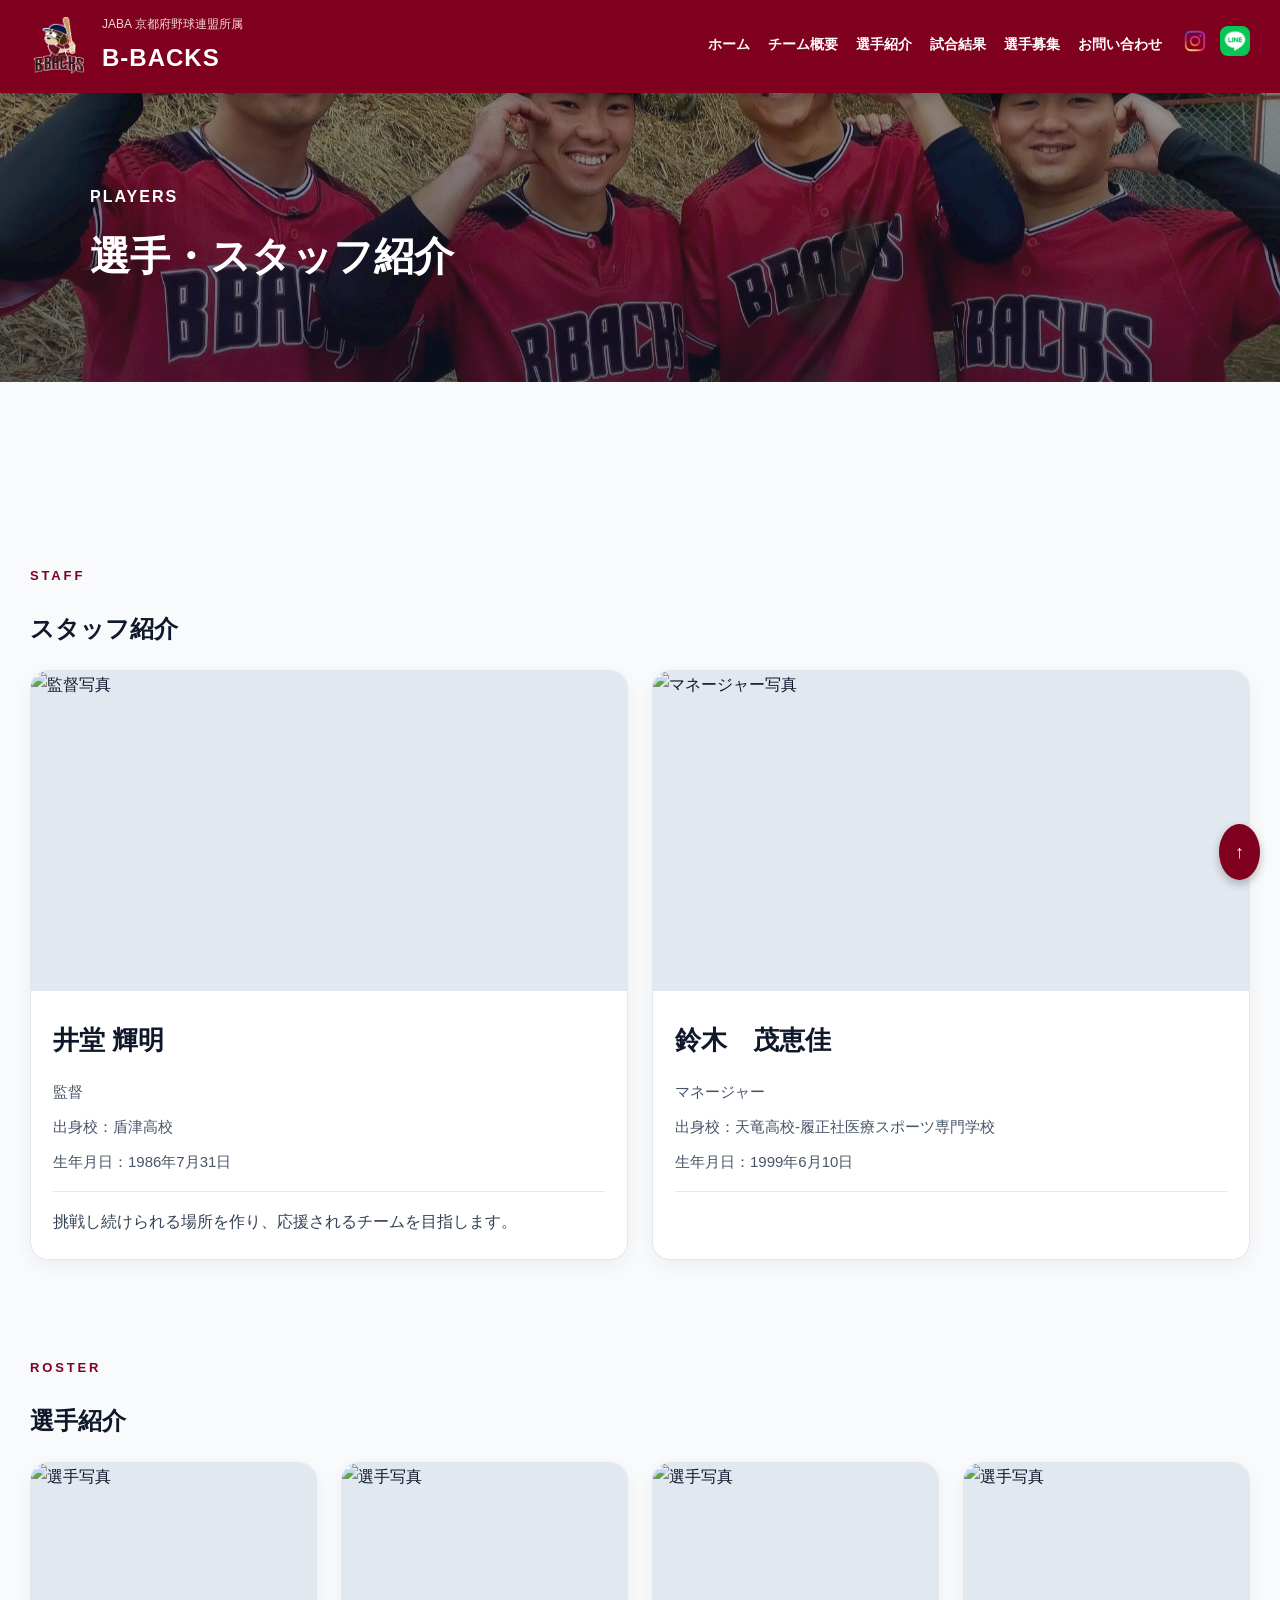
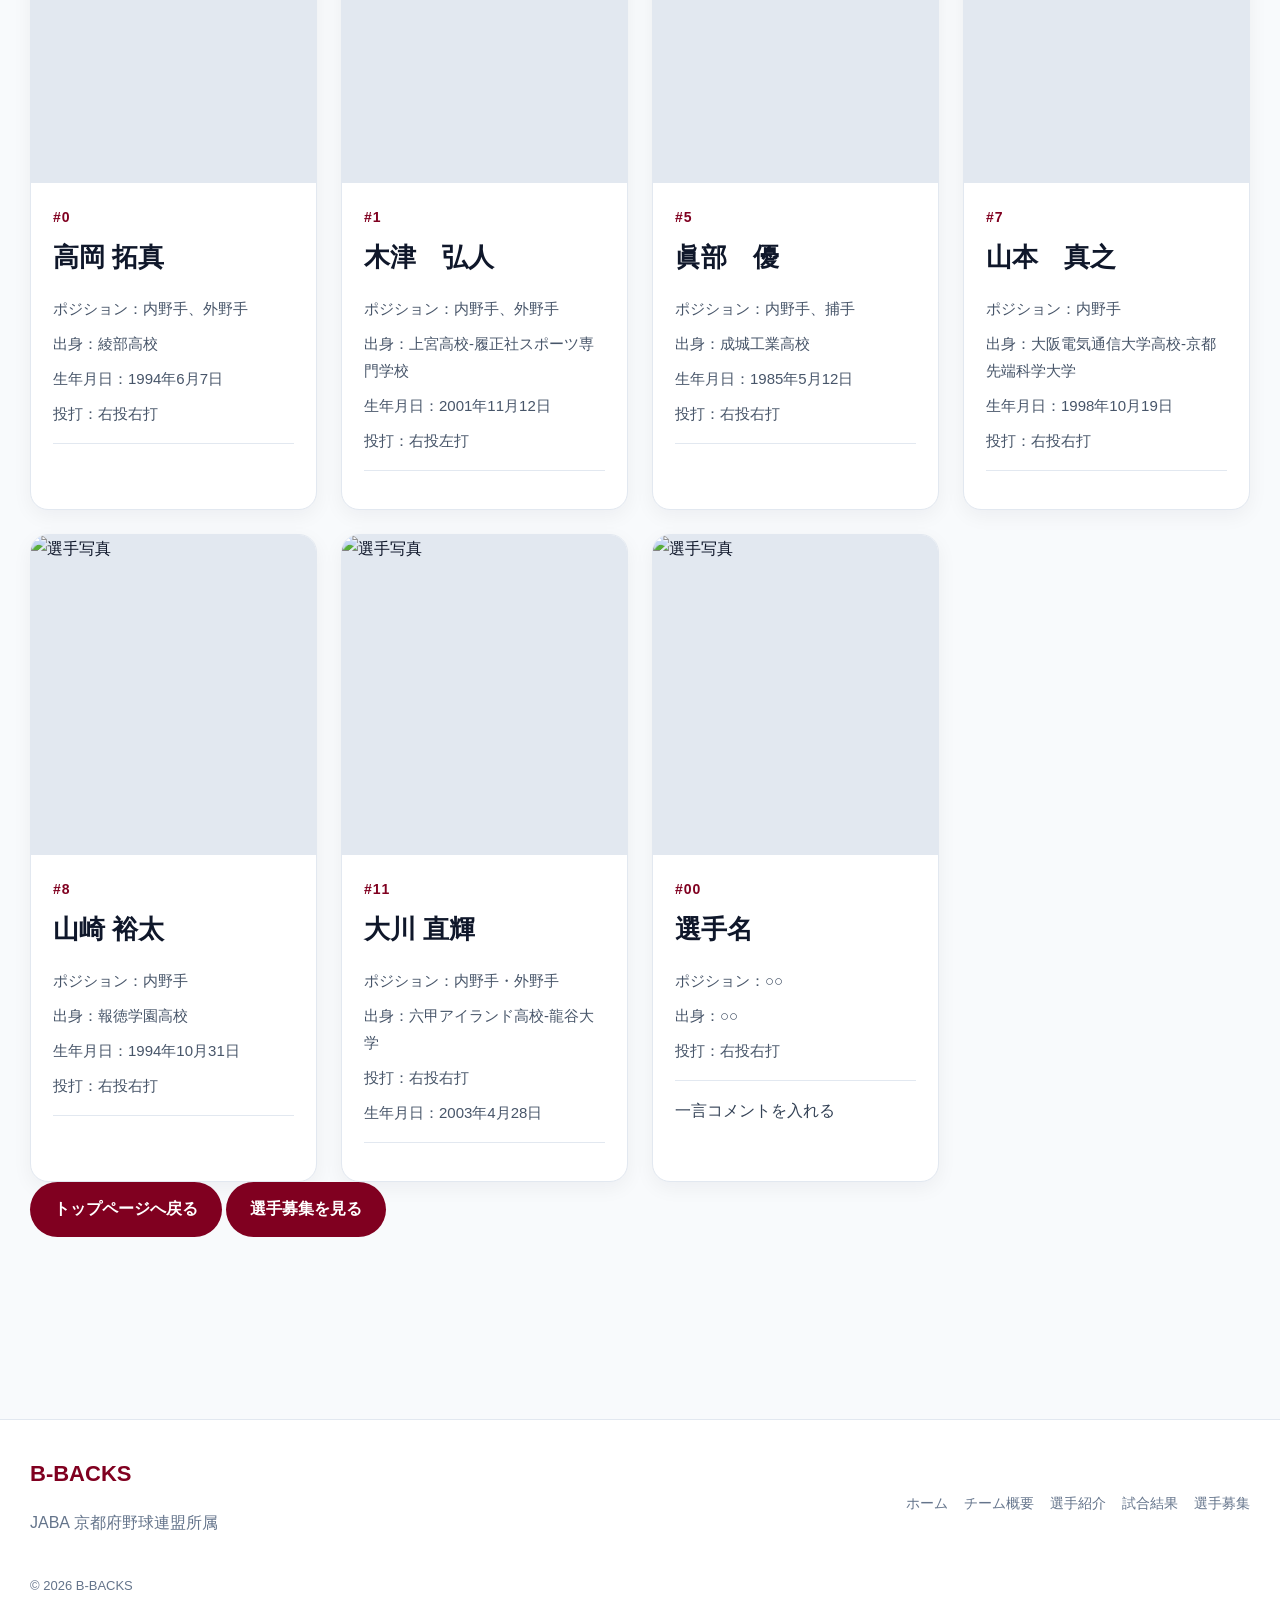
==== players.html @ 488ec10e "Update players.html" ====
<!DOCTYPE html>
<html lang="ja">
<head>
  <meta charset="UTF-8">
  <meta name="viewport" content="width=device-width, initial-scale=1.0">

  <title>選手紹介｜B-BACKS</title>
  <link rel="icon" type="image/png" href="unnamed.png">
  <link rel="stylesheet" href="style.css">
  <meta name="description" content="B-BACKSの選手紹介ページです。">

  
</head>

<body class="players-page">

<header>
  <div class="header-inner">

<a href="index.html" class="logo-link">
  <div class="logo">
    <img src="unnamed.png" alt="B-BACKS ロゴ">

    <div>
      <small>JABA 京都府野球連盟所属</small>
      <h1>B-BACKS</h1>
    </div>
  </div>
</a>

<div class="right-menu">

  <nav class="menu">
    <a href="index.html">ホーム</a>
    <a href="team.html">チーム概要</a>
    <a href="players.html">選手紹介</a>
    <a href="results.html">試合結果</a>
    <a href="recruit.html">選手募集</a>
    <a href="index.html#contact" class="contact-menu">お問い合わせ</a>
  </nav>

  <div class="sns">
    <a href="https://www.instagram.com/b_backs_baseball/" target="_blank">
      <img src="instagram_logo.png" alt="Instagram">
    </a>

    <a href="https://lin.ee/ZNXNr1C" target="_blank">
      <img src="LINE_Brand_icon.png" alt="LINE">
    </a>
  </div>

</div>

  </div>
</header>

  
<section class="page-hero">
  <div class="page-hero-inner">
    <p>PLAYERS</p>
    <h2>選手・スタッフ紹介</h2>
  </div>
</section>

<main>

  <section>
    <div class="section-title">
      <p class="section-en">STAFF</p>
      <h2>スタッフ紹介</h2>
    </div>

    <div class="players-grid">

      <!-- 監督 -->
      <div class="player-card">
        <img src="" alt="監督写真" class="player-photo">

        <div class="player-content">
          <div class="number"></div>

          <div class="player-name">
            井堂 輝明
          </div>

          <div class="player-info">
            監督
          </div>

<div class="player-info">
  出身校：盾津高校
</div>

<div class="player-info">
  生年月日：1986年7月31日
</div>

          <div class="message">
            挑戦し続けられる場所を作り、応援されるチームを目指します。
          </div>
        </div>
      </div>

      <!-- マネージャー -->
      <div class="player-card">
        <img src="" alt="マネージャー写真" class="player-photo">

        <div class="player-content">
          <div class="number"></div>

          <div class="player-name">
            鈴木　茂恵佳
          </div>

          <div class="player-info">
            マネージャー
          </div>
          <div class="player-info">
  出身校：天竜高校-履正社医療スポーツ専門学校
</div>

<div class="player-info">
  生年月日：1999年6月10日
</div>

          <div class="message">
            
          </div>
        </div>
      </div>

    </div>
  </section>

  <section>
    <div class="section-title">
      <p class="section-en">ROSTER</p>
      <h2>選手紹介</h2>
    </div>

    <div class="players-grid">
      <div class="player-card">
        <img src="" alt="選手写真" class="player-photo">

        <div class="player-content">
          <div class="number">#0</div>

          <div class="player-name">
            ⾼岡 拓真
          </div>

          <div class="player-info">
            ポジション：内野手、外野手
          </div>

          <div class="player-info">
            出身：綾部高校
          </div>

          <div class="player-info">
  生年月日：1994年6月7日
</div>

          <div class="player-info">
            投打：右投右打
          </div>

          <div class="message">
            
          </div>
        </div>
      </div>

      <!-- 選手 -->
      <div class="player-card">
        <img src="" alt="選手写真" class="player-photo">

        <div class="player-content">
          <div class="number">#1</div>

          <div class="player-name">
            木津　弘人
          </div>

          <div class="player-info">
            ポジション：内野手、外野手
          </div>

          <div class="player-info">
            出身：上宮高校-履正社スポーツ専門学校
          </div>

          <div class="player-info">
  生年月日：2001年11月12日
</div>

          <div class="player-info">
            投打：右投左打
          </div>

          <div class="message">
            
          </div>
        </div>
      </div>

      <!-- 選手 -->
      <div class="player-card">
        <img src="" alt="選手写真" class="player-photo">

        <div class="player-content">
          <div class="number">#5</div>

          <div class="player-name">
           眞部　優
          </div>

          <div class="player-info">
            ポジション：内野手、捕手
          </div>

          <div class="player-info">
            出身：成城工業高校
          </div>

          <div class="player-info">
  生年月日：1985年5月12日
</div>

          <div class="player-info">
            投打：右投右打
          </div>

          <div class="message">
            
          </div>
        </div>
      </div>

      <!-- 選手 -->
      <div class="player-card">
        <img src="" alt="選手写真" class="player-photo">

        <div class="player-content">
          <div class="number">#7</div>

          <div class="player-name">
            山本　真之
          </div>

          <div class="player-info">
            ポジション：内野手
          </div>

          <div class="player-info">
            出身：大阪電気通信大学高校-京都先端科学大学
          </div>

          <div class="player-info">
  生年月日：1998年10月19日
</div>

          <div class="player-info">
            投打：右投右打
          </div>

          <div class="message">
            
          </div>
        </div>
      </div>
      <div class="player-card">
  <img src="選手写真.jpg" alt="選手写真" class="player-photo">

  <div class="player-content">
    <div class="number">#8</div>

    <div class="player-name">
      ⼭崎 裕太
    </div>

    <div class="player-info">
      ポジション：内野手
    </div>

    <div class="player-info">
      出身：報徳学園高校
    </div>

    <div class="player-info">
  生年月日：1994年10月31日
</div>

    <div class="player-info">
      投打：右投右打
    </div>

    <div class="message">
      
    </div>
  </div>
</div>

      <div class="player-card">
  <img src="選手写真.jpg" alt="選手写真" class="player-photo">

  <div class="player-content">
    <div class="number">#11</div>

    <div class="player-name">
      ⼤川 直輝
    </div>

    <div class="player-info">
      ポジション：内野手・外野手
    </div>

    <div class="player-info">
      出身：六甲アイランド高校-龍谷大学
    </div>

    <div class="player-info">
      投打：右投右打
    </div>

    <div class="player-info">
  生年月日：2003年4月28日
</div>

    <div class="message">
      
    </div>
  </div>
</div>

      <div class="player-card">
  <img src="選手写真.jpg" alt="選手写真" class="player-photo">

  <div class="player-content">
    <div class="number">#00</div>

    <div class="player-name">
      選手名
    </div>

    <div class="player-info">
      ポジション：○○
    </div>

    <div class="player-info">
      出身：○○
    </div>

    <div class="player-info">
      投打：右投右打
    </div>

    <div class="message">
      一言コメントを入れる
    </div>
  </div>
</div>

    </div>

    <div class="button-area">
      <a href="index.html" class="button">トップページへ戻る</a>
      <a href="recruit.html" class="button">選手募集を見る</a>
    </div>

  </section>

</main>

<a href="#" class="top-button">↑</a>

<footer>
  <div class="footer-inner">
    <div>
      <p class="footer-logo">B-BACKS</p>
      <p>JABA 京都府野球連盟所属</p>
    </div>

    <div class="footer-links">
      <a href="index.html">ホーム</a>
      <a href="team.html">チーム概要</a>
      <a href="players.html">選手紹介</a>
      <a href="results.html">試合結果</a>
      <a href="recruit.html">選手募集</a>
    </div>
  </div>

  <p class="copyright">© 2026 B-BACKS</p>
</footer>
  
<script>
document.querySelector(".menu-toggle").addEventListener("click", function() {
  document.querySelector(".menu").classList.toggle("active");
});
</script>
</body>
</html>
---- style.css ----
html {
  scroll-behavior: smooth;
}

body {
  margin: 0;
  font-family: Arial, sans-serif;
  background: #f8fafc;
  color: #0f172a;
  line-height: 1.8;
}

/* ===== HEADER ===== */
header {
  background: #800020;
  color: white;
  position: sticky;
  top: 0;
  z-index: 100;
  box-shadow: 0 4px 14px rgba(0,0,0,0.22);
}

.header-inner {
  max-width: 1220px;
  margin: 0 auto;
  padding: 14px 22px;
  display: flex;
  justify-content: space-between;
  align-items: center;
  gap: 18px;
  flex-wrap: wrap;
}

.logo-link {
  color: inherit;
  text-decoration: none;
}

.logo {
  display: flex;
  align-items: center;
  gap: 14px;
}

.logo img {
  height: 58px;
}

.logo small {
  display: block;
  color: #f3d6dc;
  font-size: 12px;
}

.logo h1 {
  margin: 0;
  font-size: 24px;
  letter-spacing: 1px;
}

.right-menu {
  display: flex;
  align-items: center;
  gap: 18px;
  flex-wrap: wrap;
}

.menu {
  display: flex;
  gap: 18px;
  flex-wrap: wrap;
  align-items: center;
}

.menu a {
  color: white;
  text-decoration: none;
  font-size: 14px;
  font-weight: bold;
  padding-bottom: 4px;
}

.menu a:hover {
  border-bottom: 2px solid white;
}

.sns {
  display: flex;
  gap: 10px;
  align-items: center;
}

.sns img {
  width: 30px;
  height: 30px;
  object-fit: cover;
  border-radius: 8px;
  transition: 0.2s;
}

.sns img:hover {
  transform: scale(1.1);
}

/* ===== COMMON ===== */
main {
  max-width: 1220px;
  margin: 0 auto;
  padding: 86px 22px;
}

section {
  margin-bottom: 96px;
}

.button {
  display: inline-block;
  background: #800020;
  color: white;
  padding: 13px 24px;
  border-radius: 999px;
  text-decoration: none;
  font-weight: bold;
  transition: 0.2s;
}

.button:hover {
  transform: translateY(-2px);
  opacity: 0.9;
}

.button-white {
  background: white;
  color: #800020;
}

.card {
  background: white;
  border: 1px solid #e2e8f0;
  border-radius: 26px;
  padding: 34px;
  box-shadow: 0 12px 34px rgba(15, 23, 42, 0.06);
}

.section-head {
  display: grid;
  grid-template-columns: 0.8fr 1.2fr;
  gap: 40px;
  align-items: start;
  margin-bottom: 34px;
}

.section-en {
  color: #800020;
  font-weight: bold;
  letter-spacing: 0.22em;
  font-size: 13px;
  margin: 0 0 10px;
}

.section-head h2 {
  font-size: clamp(28px, 4vw, 52px);
  line-height: 1.25;
  margin: 0;
  letter-spacing: -0.03em;
}

.section-lead {
  color: #475569;
  font-size: 17px;
  margin: 0;
}

/* ===== HERO ===== */
.hero {
  min-height: 680px;
  background:
    linear-gradient(90deg, rgba(15,23,42,0.88), rgba(15,23,42,0.42)),
    url("IMG_1180.jpeg");
  background-size: cover;
  background-position: center;
  color: white;
  display: flex;
  align-items: center;
}

.hero-inner {
  max-width: 1220px;
  width: 100%;
  margin: 0 auto;
  padding: 100px 22px;
}

.hero-tag {
  font-size: 15px;
  letter-spacing: 0.18em;
  font-weight: bold;
  color: #f3d6dc;
  margin-bottom: 20px;
}

.hero h2 {
  font-size: clamp(42px, 7vw, 82px);
  line-height: 1.16;
  margin: 0 0 28px;
  letter-spacing: -0.04em;
}

.hero-text {
  max-width: 780px;
  font-size: 18px;
  color: #e2e8f0;
  margin-bottom: 34px;
}

.hero-buttons {
  display: flex;
  gap: 14px;
  flex-wrap: wrap;
}

/* ===== TOP PAGE ===== */
.about-grid {
  display: grid;
  grid-template-columns: 1fr 1fr;
  gap: 26px;
  align-items: stretch;
}

.about-photo {
  width: 100%;
  height: 100%;
  min-height: 360px;
  object-fit: cover;
  border-radius: 26px;
  display: block;
  box-shadow: 0 12px 34px rgba(15, 23, 42, 0.08);
}

.philosophy-grid {
  display: grid;
  grid-template-columns: repeat(3, 1fr);
  gap: 20px;
}

.philosophy-card {
  background: white;
  border-radius: 26px;
  padding: 28px;
  border: 1px solid #e2e8f0;
  box-shadow: 0 12px 34px rgba(15, 23, 42, 0.05);
}

.philosophy-number {
  color: #800020;
  font-weight: bold;
  letter-spacing: 0.16em;
  font-size: 13px;
  margin-bottom: 16px;
}

.philosophy-card h3 {
  font-size: 18px;
  line-height: 1.35;
  margin: 0 0 12px;
  white-space: nowrap;
}

.message-box {
  background: #0f172a;
  color: white;
  border-radius: 32px;
  padding: 44px;
  box-shadow: 0 16px 40px rgba(15,23,42,0.18);
}

.message-box p {
  color: #cbd5e1;
  font-size: 17px;
}

.contents-scroll {
  display: grid;
  grid-template-columns: repeat(3, minmax(260px, 1fr));
  gap: 22px;
}

.content-card {
  min-height: 230px;
  background: white;
  border-radius: 28px;
  padding: 30px;
  text-decoration: none;
  color: #0f172a;
  border: 1px solid #e2e8f0;
  box-shadow: 0 12px 34px rgba(15,23,42,0.05);
  transition: 0.2s;
  display: flex;
  flex-direction: column;
  justify-content: space-between;
}

.content-card:hover {
  transform: translateY(-6px);
}

.content-card small {
  color: #800020;
  font-weight: bold;
  letter-spacing: 0.18em;
}

.content-card h3 {
  font-size: 26px;
  margin: 12px 0;
}

.contact {
  background: #800020;
  color: white;
  border-radius: 34px;
  padding: 44px;
  display: grid;
  grid-template-columns: 1.2fr 0.8fr;
  gap: 28px;
  align-items: center;
}

.contact p {
  color: #f3d6dc;
}

.contact a {
  color: white;
}

/* ===== SUB PAGE HERO ===== */
.page-hero {
  background: linear-gradient(rgba(15,23,42,0.45), rgba(15,23,42,0.65)), url("IMG_1180.jpeg");
  background-size: cover;
  background-position: center;
  color: white;
  padding: 90px 20px;
}

.page-hero-inner {
  max-width: 1100px;
  margin: 0 auto;
}

.page-hero p {
  font-weight: bold;
  letter-spacing: 2px;
  margin: 0 0 8px;
}

.page-hero h2 {
  font-size: 40px;
  margin: 0;
}

/* ===== TEAM PAGE ===== */
.team-page section {
  background: white;
  border: 1px solid #e2e8f0;
  border-radius: 26px;
  padding: 34px;
  box-shadow: 0 12px 34px rgba(15, 23, 42, 0.06);
}
table {
  width: 100%;
  border-collapse: collapse;
  margin-top: 16px;
}

th, td {
  border-bottom: 1px solid #e2e8f0;
  padding: 14px 10px;
  text-align: left;
  vertical-align: top;
}

th {
  width: 180px;
  color: #800020;
  font-weight: bold;
}

/* ===== PLAYERS PAGE ===== */
.players-grid {
  display: grid;
  grid-template-columns: repeat(auto-fit, minmax(280px, 1fr));
  gap: 24px;
}

.player-card {
  background: white;
  border-radius: 18px;
  overflow: hidden;
  border: 1px solid #e2e8f0;
  box-shadow: 0 6px 20px rgba(15,23,42,0.05);
  transition: 0.2s;
}

.player-card:hover {
  transform: translateY(-5px);
}

.player-photo {
  width: 100%;
  height: 320px;
  object-fit: cover;
  display: block;
  background: #e2e8f0;
}

.player-content {
  padding: 22px;
}

.number {
  color: #800020;
  font-weight: bold;
  font-size: 14px;
  letter-spacing: 1px;
}

.player-name {
  font-size: 26px;
  font-weight: bold;
  margin: 4px 0 14px;
}

.player-info {
  margin: 8px 0;
  color: #475569;
  font-size: 15px;
}

.message {
  margin-top: 16px;
  padding-top: 16px;
  border-top: 1px solid #e2e8f0;
  color: #334155;
}

/* ===== RESULTS PAGE ===== */
.result-card {
  background: white;
  border: 1px solid #e2e8f0;
  border-radius: 16px;
  padding: 24px;
  margin-bottom: 18px;
  box-shadow: 0 6px 20px rgba(15, 23, 42, 0.05);
}

.result-top {
  display: flex;
  justify-content: space-between;
  gap: 16px;
  flex-wrap: wrap;
  align-items: flex-start;
  border-bottom: 1px solid #e2e8f0;
  padding-bottom: 14px;
  margin-bottom: 14px;
}

.date {
  color: #64748b;
  font-size: 14px;
  font-weight: bold;
}

.match-title {
  font-size: 22px;
  font-weight: bold;
  margin: 4px 0 0;
}

.score {
  font-size: 28px;
  font-weight: bold;
}

.win {
  color: #16a34a;
}

.lose {
  color: #dc2626;
}

.summary {
  color: #475569;
  margin-bottom: 0;
}

/* ===== FOOTER ===== */
.top-button {
  position: fixed;
  bottom: 20px;
  right: 20px;
  background: #800020;
  color: white;
  padding: 12px 16px;
  border-radius: 50%;
  text-decoration: none;
  font-size: 18px;
  box-shadow: 0 4px 10px rgba(0,0,0,0.25);
}

footer {
  background: white;
  border-top: 1px solid #e2e8f0;
  color: #64748b;
  padding: 34px 22px;
}

.footer-inner {
  max-width: 1220px;
  margin: 0 auto;
  display: flex;
  justify-content: space-between;
  gap: 20px;
  flex-wrap: wrap;
  align-items: center;
}

.footer-logo {
  font-size: 22px;
  font-weight: bold;
  color: #800020;
  margin: 0;
}

.footer-links {
  display: flex;
  gap: 16px;
  flex-wrap: wrap;
}

.footer-links a {
  color: #64748b;
  text-decoration: none;
  font-size: 14px;
}

.footer-links a:hover {
  color: #800020;
}

.copyright {
  max-width: 1220px;
  margin: 20px auto 0;
  font-size: 13px;
}

/* ===== MOBILE ===== */
@media (max-width: 900px) {
  .header-inner {
    justify-content: center;
  }

  .right-menu {
    justify-content: center;
  }

  .menu {
    justify-content: center;
    gap: 12px;
  }

  .contact-menu {
    display: none;
  }

  .menu a {
    font-size: 13px;
  }

  .sns img {
    width: 24px;
    height: 24px;
  }

  .hero {
    min-height: 560px;
  }

  .hero h2 {
    font-size: 42px;
  }

  .section-head,
  .about-grid,
  .contact {
    grid-template-columns: 1fr;
  }

  .philosophy-grid,
  .contents-scroll {
    grid-template-columns: 1fr;
  }

  .philosophy-card h3 {
    white-space: normal;
    font-size: 20px;
  }

  .message-box,
  .contact {
    padding: 30px;
  }

  .page-hero h2 {
    font-size: 30px;
  }

  .player-photo {
    height: 280px;
  }

  .footer-inner {
    justify-content: center;
    text-align: center;
  }

  .footer-links {
    justify-content: center;
  }

  .copyright {
    text-align: center;
  }
}
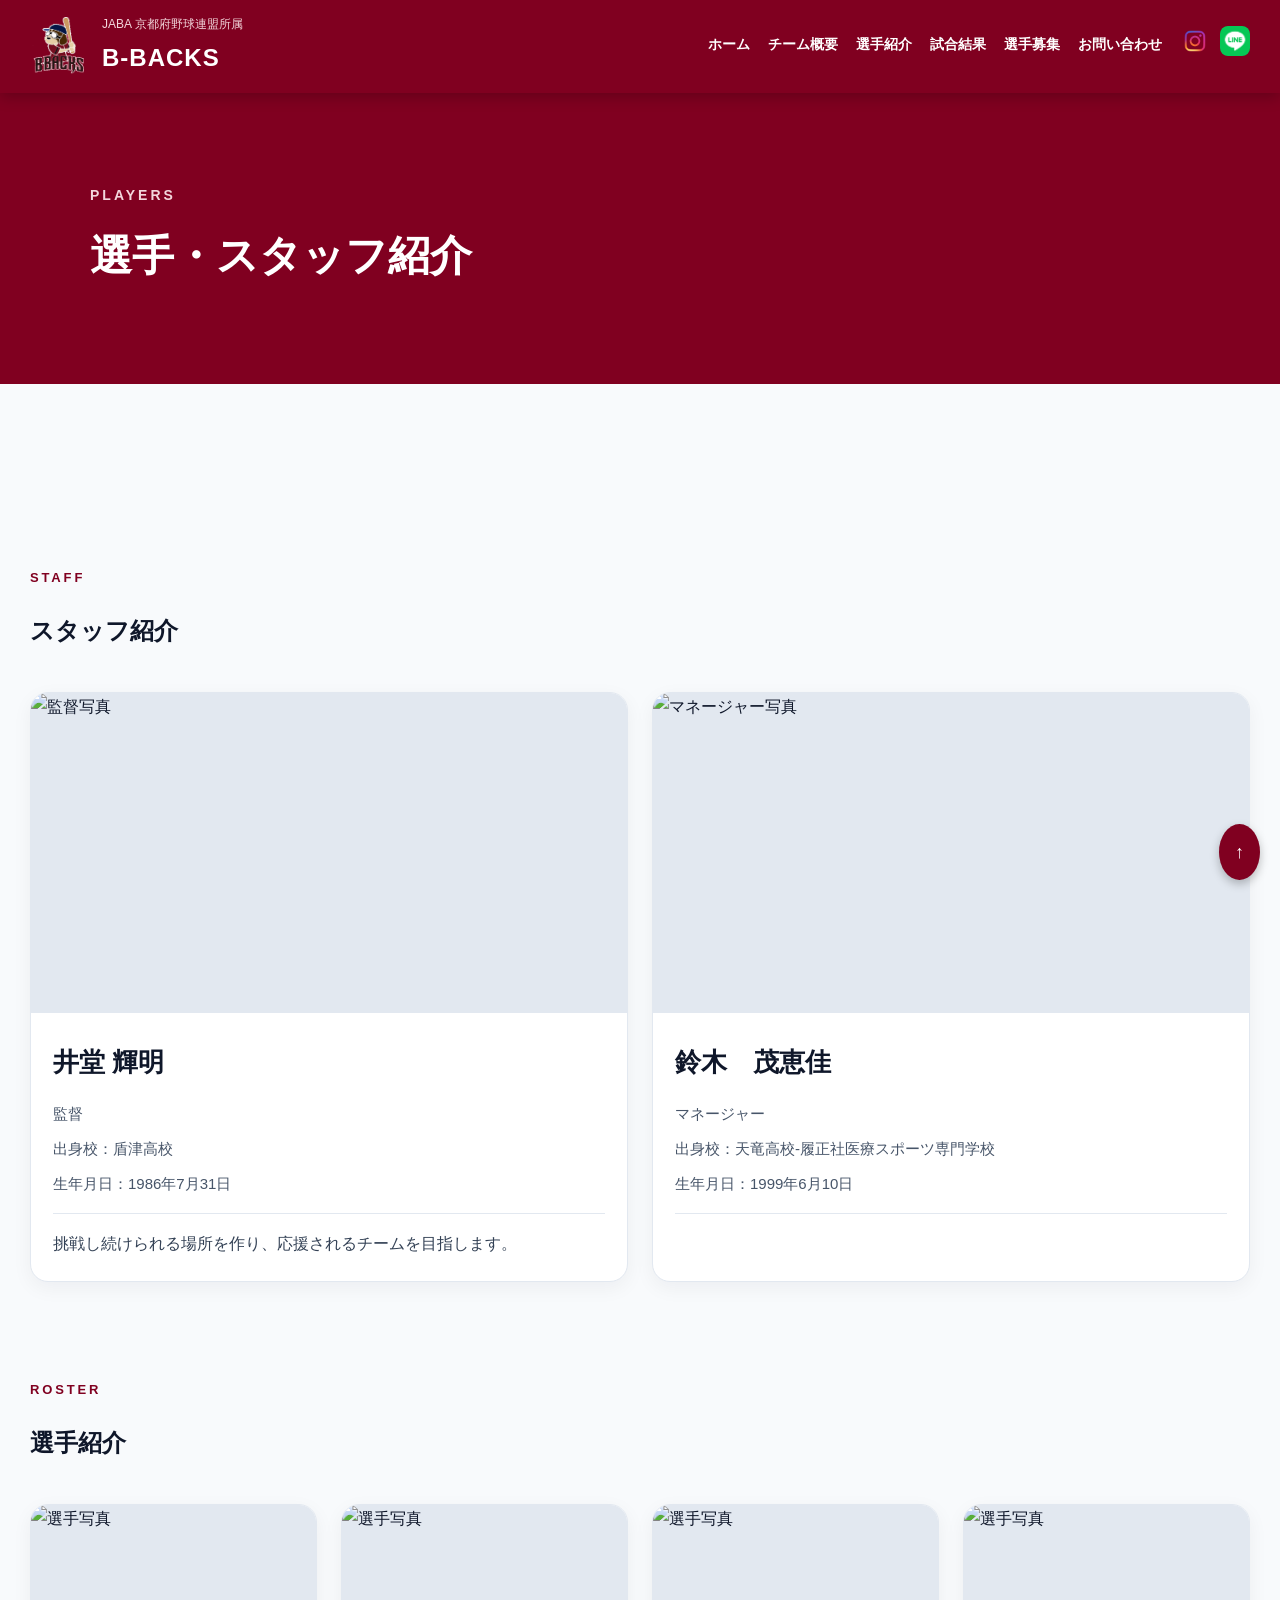
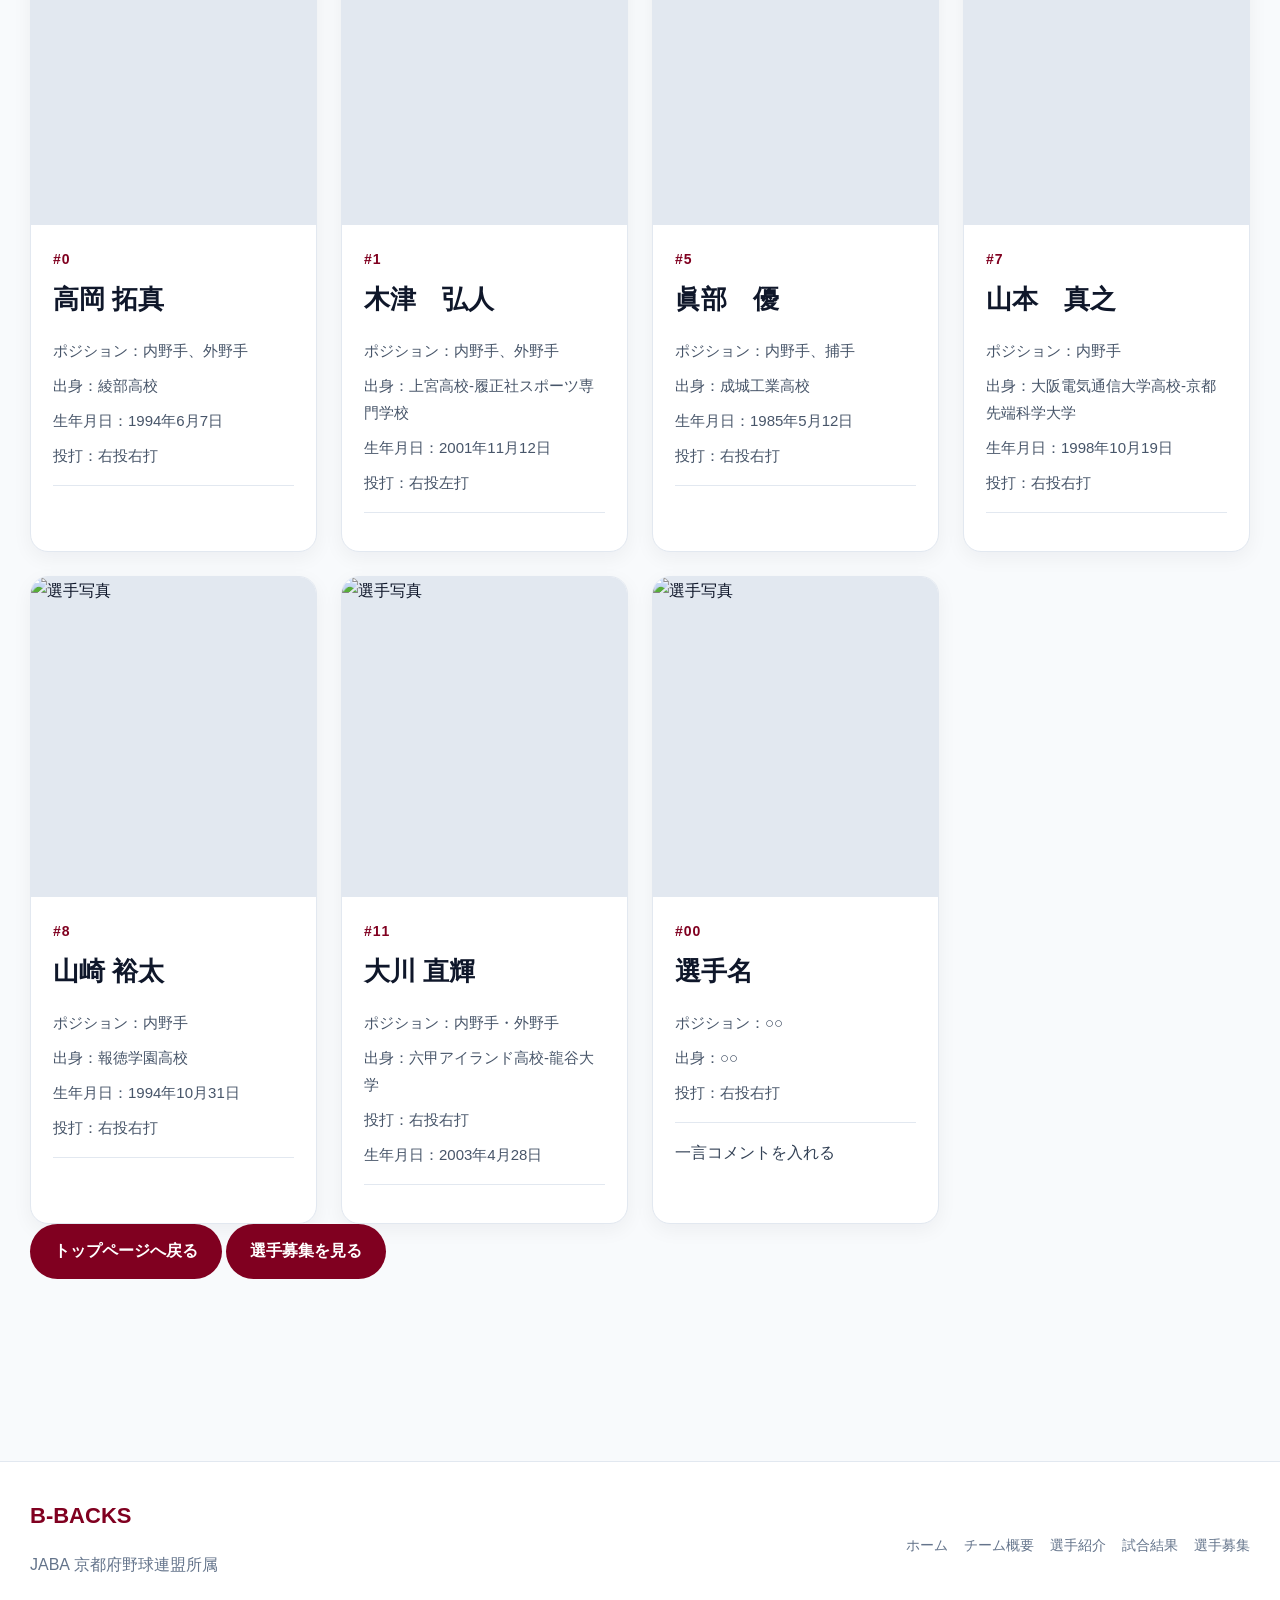
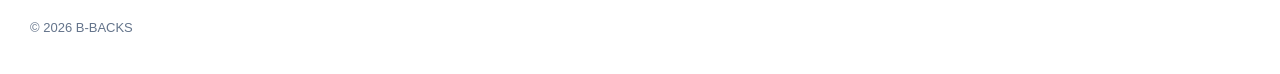
==== commit bf724b54: "Update players.html" ====
--- a/players.html
+++ b/players.html
@@ -13,6 +13,7 @@
 </head>
 
 <body class="players-page">
+  
 
 <header>
   <div class="header-inner">
--- a/style.css
+++ b/style.css
@@ -336,9 +336,7 @@
 
 /* ===== SUB PAGE HERO ===== */
 .page-hero {
-  background: linear-gradient(rgba(15,23,42,0.45), rgba(15,23,42,0.65)), url("IMG_1180.jpeg");
-  background-size: cover;
-  background-position: center;
+  background: #800020;
   color: white;
   padding: 90px 20px;
 }
@@ -349,14 +347,18 @@
 }
 
 .page-hero p {
-  font-weight: bold;
-  letter-spacing: 2px;
-  margin: 0 0 8px;
+  margin: 0 0 10px;
+  color: #f3d6dc;
+  font-weight: bold;
+  letter-spacing: 3px;
+  font-size: 14px;
 }
 
 .page-hero h2 {
-  font-size: 40px;
   margin: 0;
+  color: white;
+  font-size: 42px;
+  font-weight: bold;
 }
 
 /* ===== TEAM PAGE ===== */
@@ -387,6 +389,20 @@
 }
 
 /* ===== PLAYERS PAGE ===== */
+.players-page main {
+  max-width: 1220px;
+}
+
+.players-page section {
+  background: transparent;
+  border: none;
+  box-shadow: none;
+  padding: 0;
+}
+
+.players-page .section-title {
+  margin-bottom: 40px;
+}
 .players-grid {
   display: grid;
   grid-template-columns: repeat(auto-fit, minmax(280px, 1fr));
@@ -445,6 +461,90 @@
 }
 
 /* ===== RESULTS PAGE ===== */
+
+.recruit-page main {
+  max-width: 1100px;
+}
+
+.recruit-page section {
+  margin-bottom: 70px;
+}
+
+.recruit-page .card {
+  font-size: 17px;
+}
+
+.points {
+  display: grid;
+  grid-template-columns: repeat(auto-fit, minmax(240px,1fr));
+  gap: 20px;
+  margin-top: 24px;
+}
+
+.point {
+  background: white;
+  border-left: 6px solid #800020;
+  border-radius: 14px;
+  padding: 20px;
+  box-shadow: 0 6px 20px rgba(15,23,42,0.04);
+}
+
+.point h3 {
+  margin-top: 0;
+  color: #800020;
+}
+
+.info-table {
+  width: 100%;
+  border-collapse: collapse;
+  background: white;
+  border-radius: 16px;
+  overflow: hidden;
+  box-shadow: 0 6px 20px rgba(15,23,42,0.05);
+}
+
+.info-table th,
+.info-table td {
+  border-bottom: 1px solid #e2e8f0;
+  padding: 16px;
+  text-align: left;
+}
+
+.info-table th {
+  width: 220px;
+  background: #f8fafc;
+  color: #800020;
+}
+
+.contact-box {
+  background: #800020;
+  color: white;
+  border-radius: 18px;
+  padding: 30px;
+}
+
+.contact-box a {
+  color: white;
+}
+
+.contact-box .button {
+  background: white;
+  color: #800020;
+}
+.results-page main {
+  max-width: 1100px;
+}
+
+.results-page section {
+  background: transparent;
+  border: none;
+  box-shadow: none;
+  padding: 0;
+}
+
+.results-page .section-title {
+  margin-bottom: 30px;
+}
 .result-card {
   background: white;
   border: 1px solid #e2e8f0;
@@ -560,6 +660,9 @@
   .header-inner {
     justify-content: center;
   }
+  .info-table th {
+  width: 120px;
+}
 
   .right-menu {
     justify-content: center;
@@ -629,7 +732,45 @@
     justify-content: center;
   }
 
-  .copyright {
-    text-align: center;
-  }
-}
+ .copyright {
+  text-align: center;
+}
+
+}  /* ← ここで @media を閉じる */
+
+.page-hero {
+  background: #800020;
+  color: white;
+  padding: 90px 20px;
+}
+
+.page-hero p,
+.page-hero h2 {
+  color: white;
+}
+.results-page .page-hero {
+  background: #800020 !important;
+  color: white !important;
+  padding: 90px 20px;
+}
+
+.results-page .page-hero p {
+  color: #f3d6dc !important;
+}
+
+.results-page .page-hero h2 {
+  color: white !important;
+}
+.players-page .page-hero {
+  background: #800020 !important;
+  color: white !important;
+  padding: 90px 20px;
+}
+
+.players-page .page-hero p {
+  color: #f3d6dc !important;
+}
+
+.players-page .page-hero h2 {
+  color: white !important;
+}
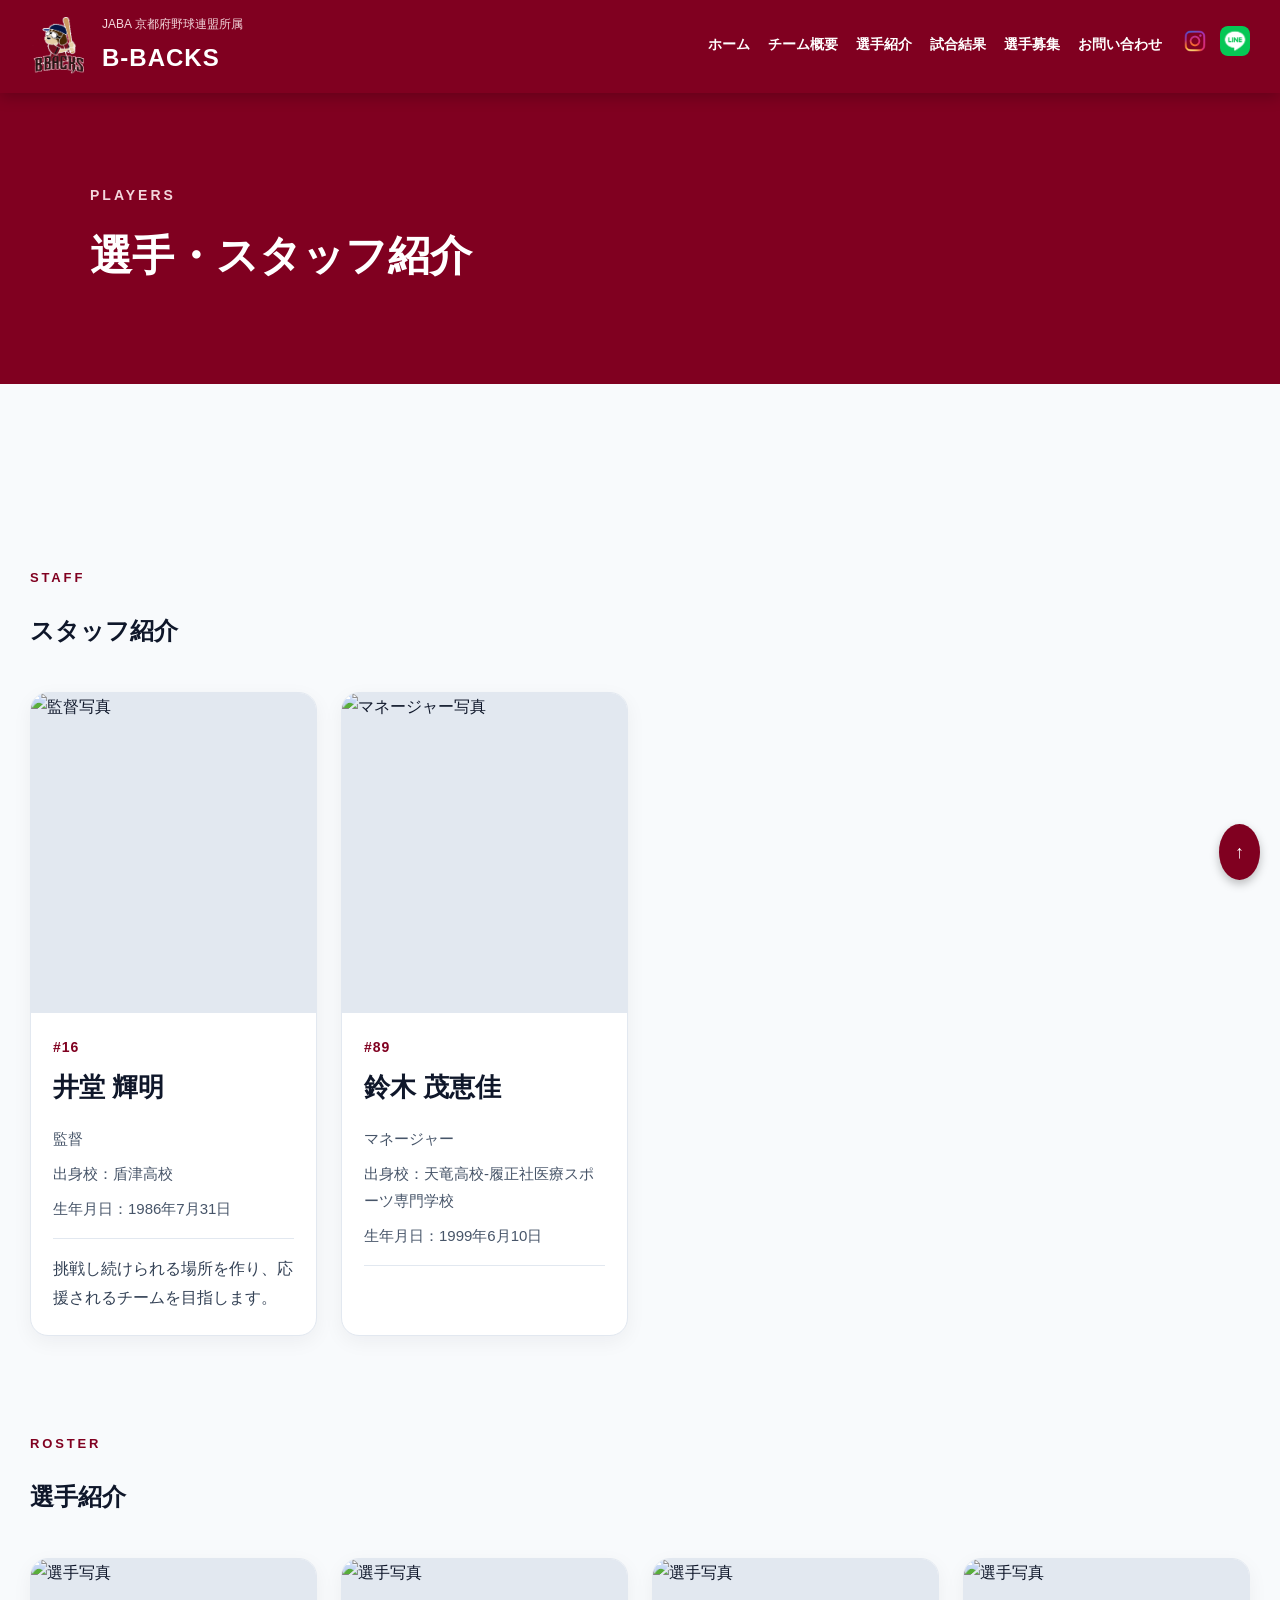
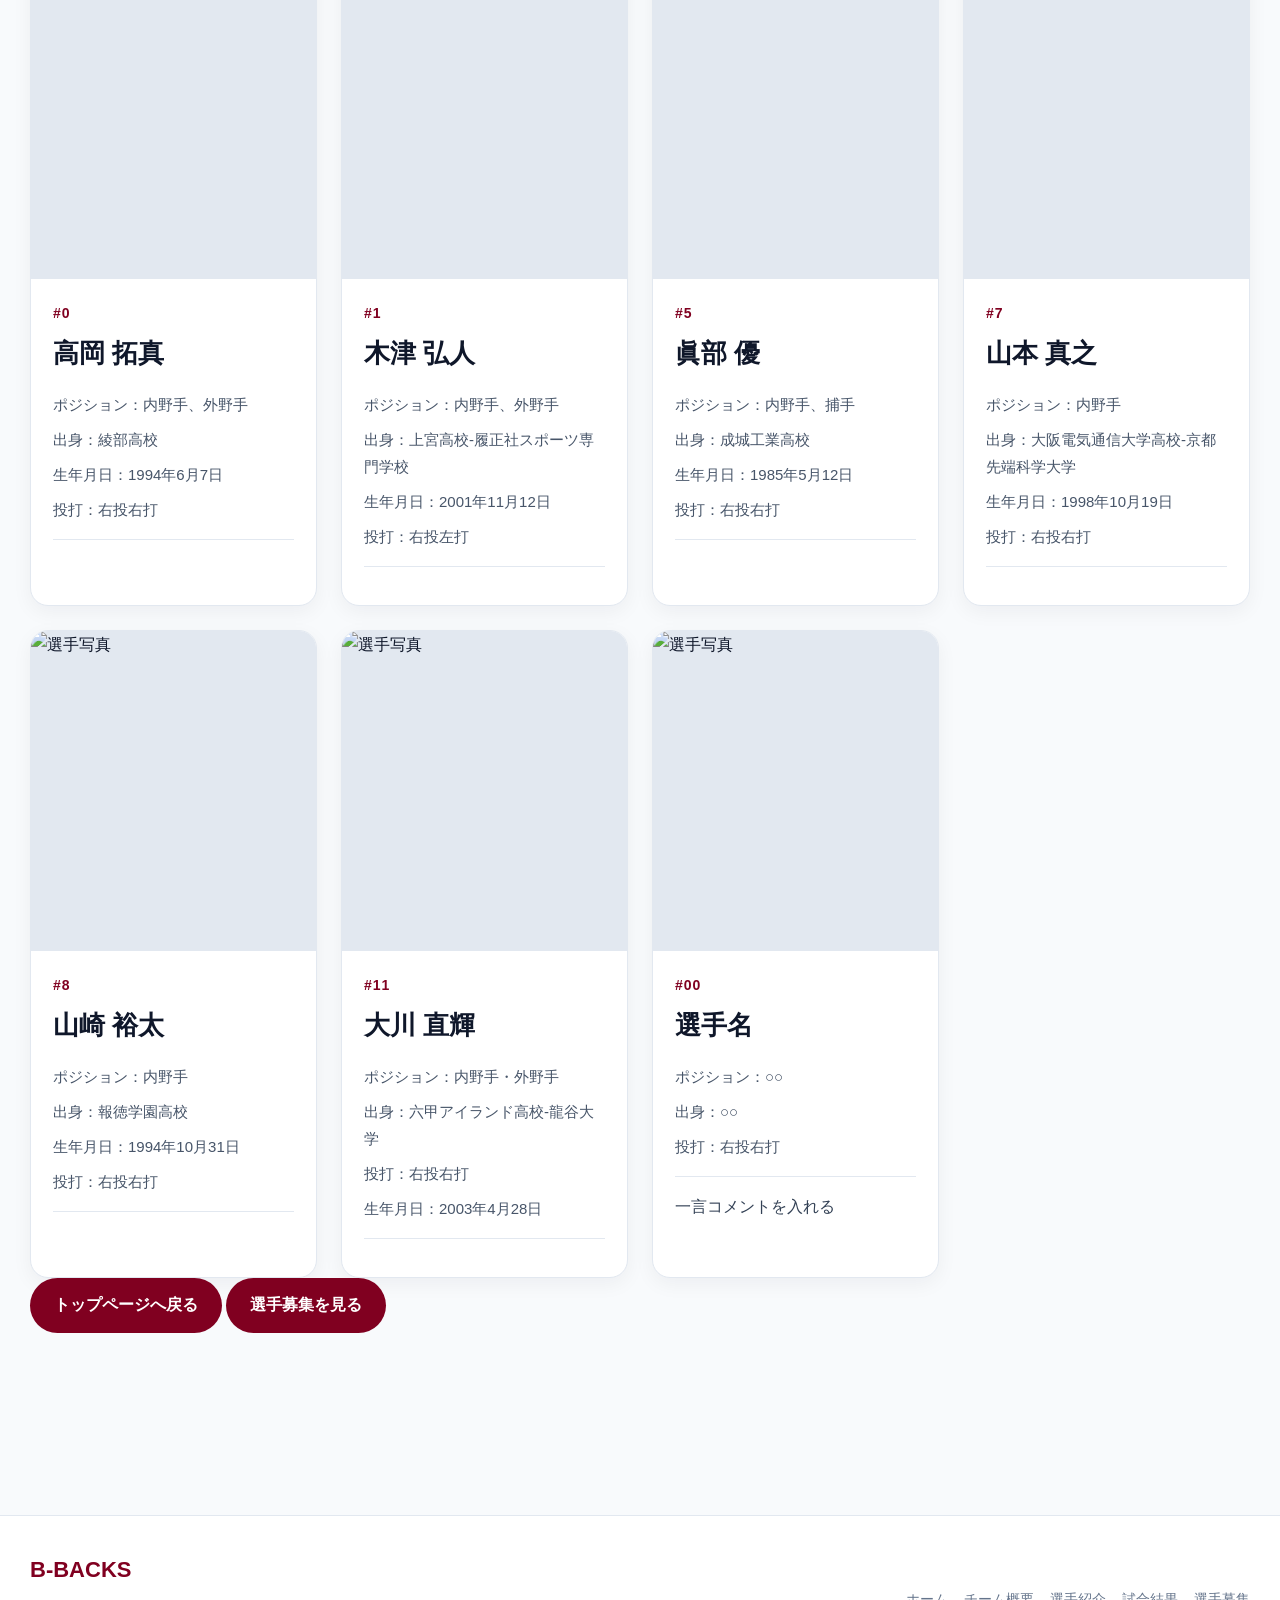
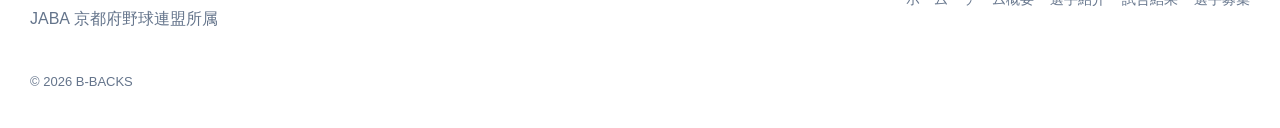
==== commit 8e966488: "Update players.html" ====
--- a/players.html
+++ b/players.html
@@ -78,7 +78,7 @@
         <img src="" alt="監督写真" class="player-photo">
 
         <div class="player-content">
-          <div class="number"></div>
+          <div class="number">#16</div>
 
           <div class="player-name">
             井堂 輝明
@@ -107,10 +107,10 @@
         <img src="" alt="マネージャー写真" class="player-photo">
 
         <div class="player-content">
-          <div class="number"></div>
-
-          <div class="player-name">
-            鈴木　茂恵佳
+          <div class="number">#89</div>
+
+          <div class="player-name">
+            鈴木 茂恵佳
           </div>
 
           <div class="player-info">
@@ -180,7 +180,7 @@
           <div class="number">#1</div>
 
           <div class="player-name">
-            木津　弘人
+            木津 弘人
           </div>
 
           <div class="player-info">
@@ -213,7 +213,7 @@
           <div class="number">#5</div>
 
           <div class="player-name">
-           眞部　優
+           眞部 優
           </div>
 
           <div class="player-info">
@@ -246,7 +246,7 @@
           <div class="number">#7</div>
 
           <div class="player-name">
-            山本　真之
+            山本 真之
           </div>
 
           <div class="player-info">
--- a/style.css
+++ b/style.css
@@ -405,8 +405,67 @@
 }
 .players-grid {
   display: grid;
-  grid-template-columns: repeat(auto-fit, minmax(280px, 1fr));
+  grid-template-columns: repeat(4, 1fr);
   gap: 24px;
+}
+
+/* タブレット */
+@media (max-width: 1100px) {
+  .players-grid {
+    grid-template-columns: repeat(3, 1fr);
+  }
+}
+
+/* スマホ */
+@media (max-width: 768px) {
+  .players-grid {
+    grid-template-columns: repeat(2, 1fr);
+    gap: 16px;
+  }
+
+  .player-photo {
+    height: 220px;
+  }
+
+  .player-name {
+    font-size: 20px;
+  }
+
+  .player-content {
+    padding: 14px;
+  }
+
+  .player-info {
+    font-size: 13px;
+  }
+
+  .message {
+    font-size: 13px;
+  }
+}
+
+/* 小さいスマホ */
+@media (max-width: 480px) {
+  .players-grid {
+    grid-template-columns: repeat(2, 1fr);
+    gap: 12px;
+  }
+
+  .player-photo {
+    height: 180px;
+  }
+
+  .player-name {
+    font-size: 18px;
+  }
+
+  .player-info {
+    font-size: 12px;
+  }
+
+  .message {
+    display: none;
+  }
 }
 
 .player-card {
@@ -774,3 +833,31 @@
 .players-page .page-hero h2 {
   color: white !important;
 }
+@media (max-width: 600px) {
+  .team-page table,
+  .team-page tbody,
+  .team-page tr,
+  .team-page th,
+  .team-page td {
+    display: block;
+    width: 100%;
+  }
+
+  .team-page tr {
+    padding: 14px 0;
+    border-bottom: 1px solid #e2e8f0;
+  }
+
+  .team-page th {
+    border-bottom: none;
+    padding: 0 0 4px;
+    color: #800020;
+    font-size: 14px;
+  }
+
+  .team-page td {
+    border-bottom: none;
+    padding: 0;
+    color: #0f172a;
+  }
+}
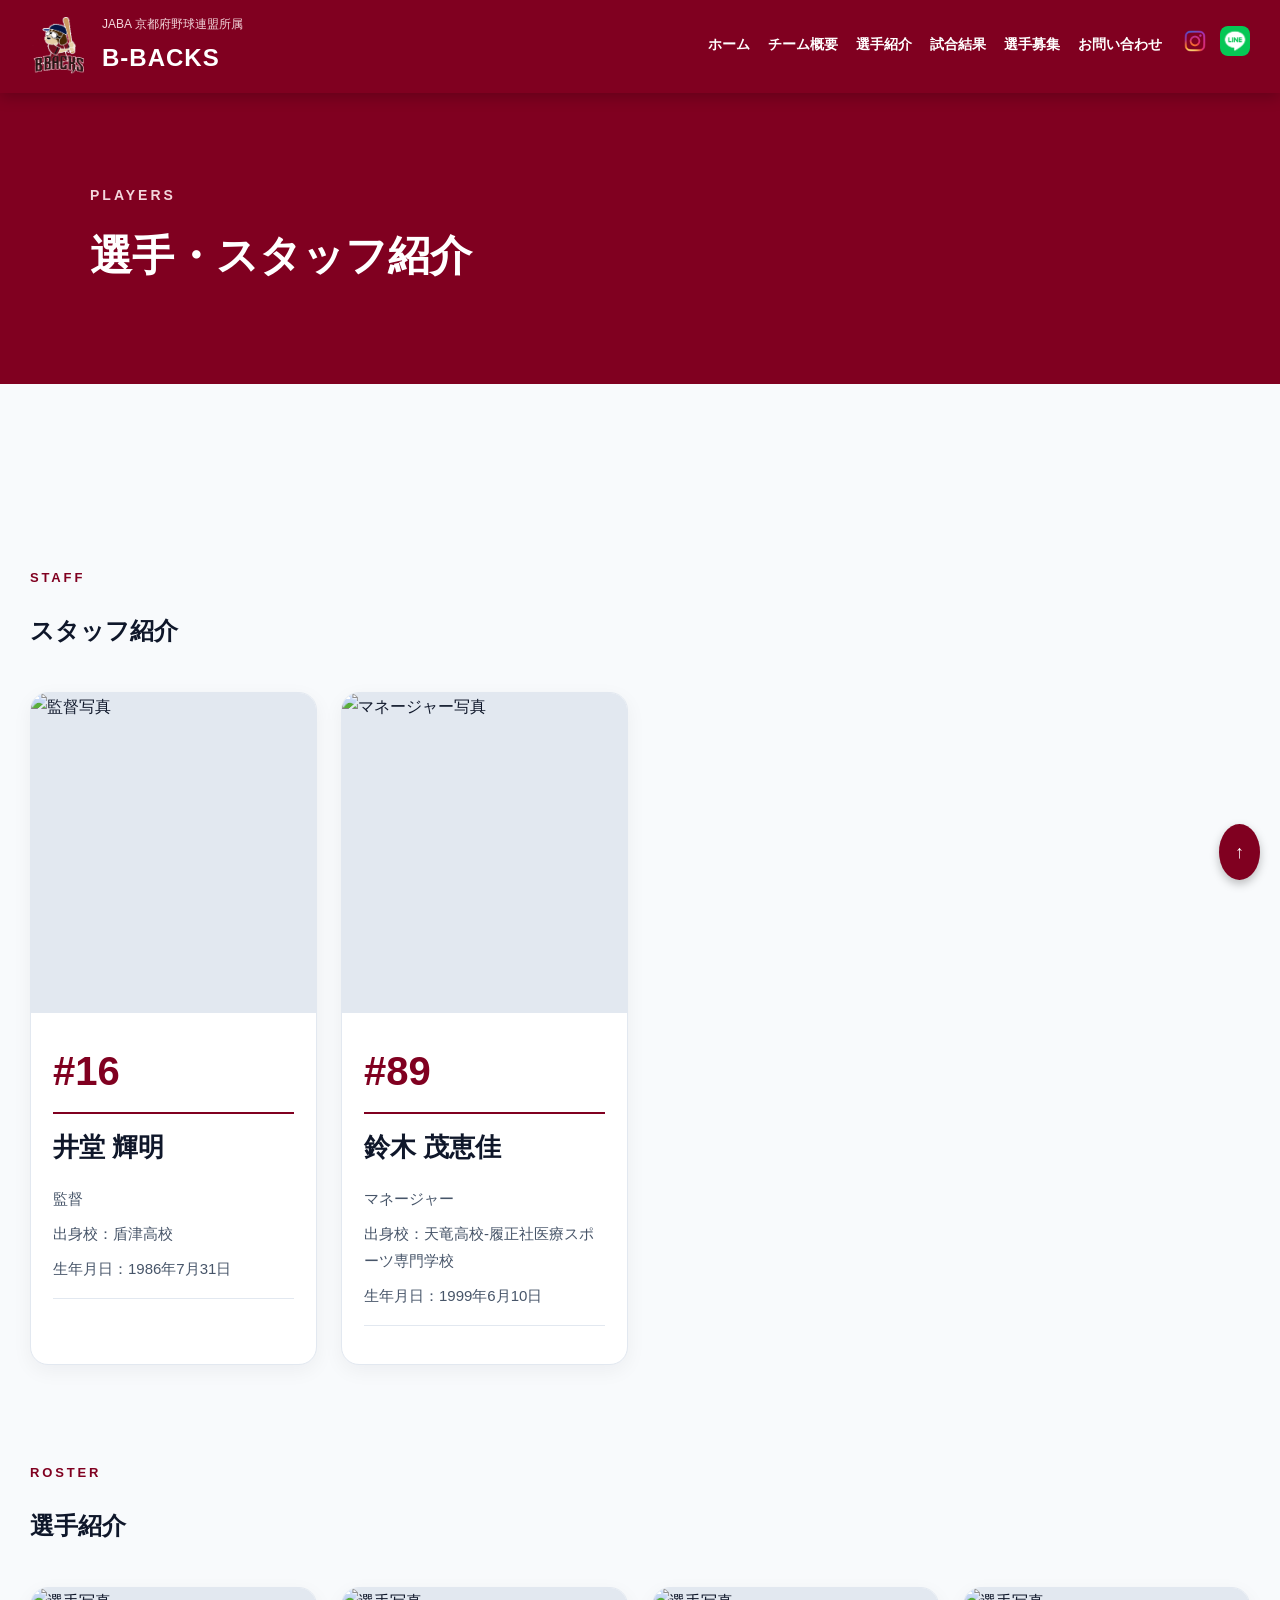
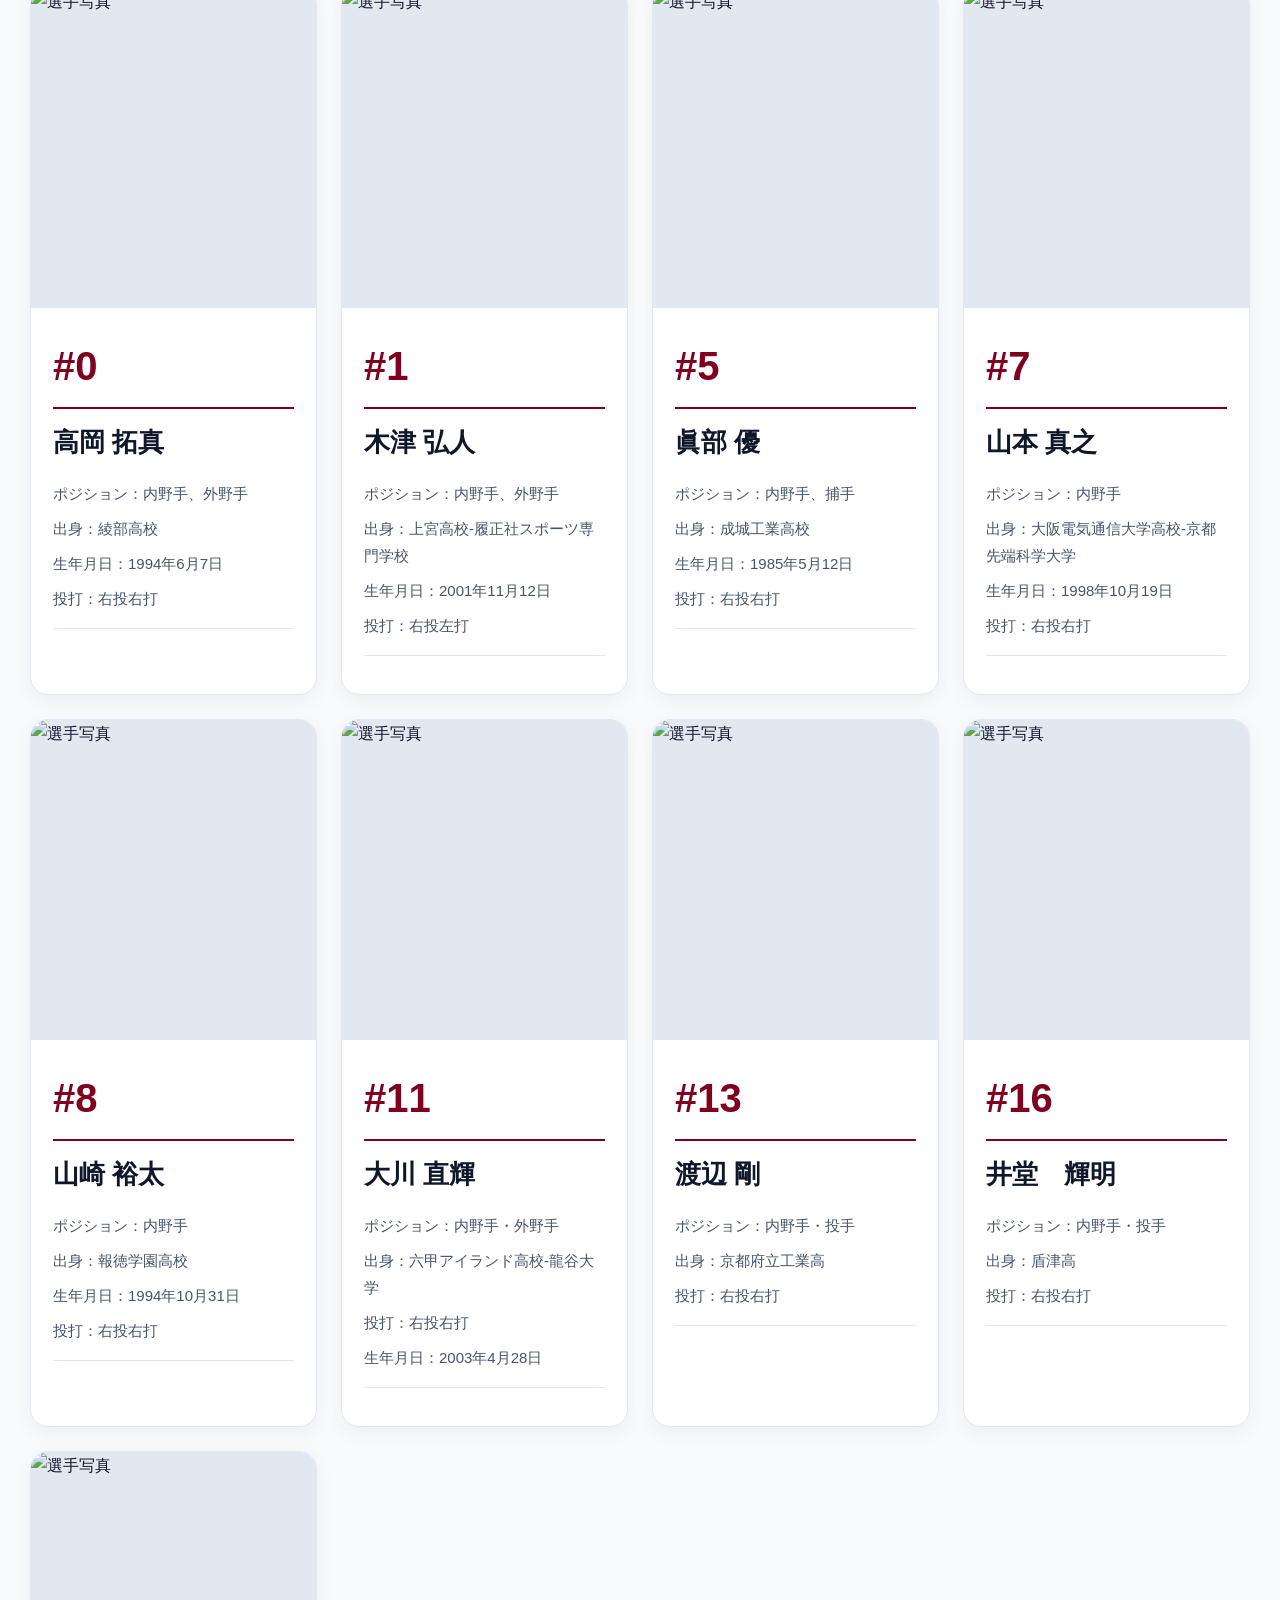
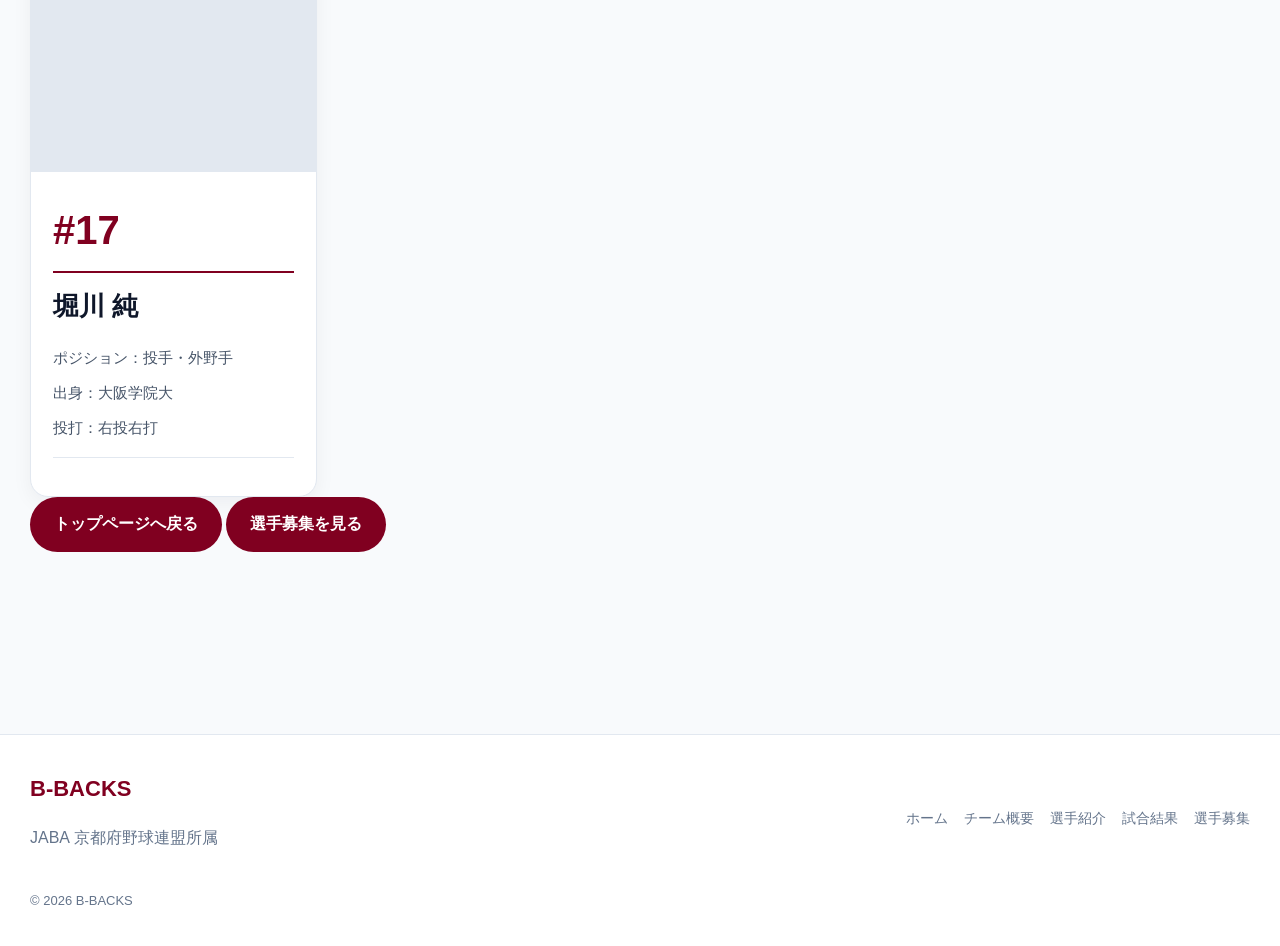
==== commit 3ea6221e: "Update players.html" ====
--- a/players.html
+++ b/players.html
@@ -97,7 +97,7 @@
 </div>
 
           <div class="message">
-            挑戦し続けられる場所を作り、応援されるチームを目指します。
+            
           </div>
         </div>
       </div>
@@ -338,18 +338,18 @@
   <img src="選手写真.jpg" alt="選手写真" class="player-photo">
 
   <div class="player-content">
-    <div class="number">#00</div>
+    <div class="number">#13</div>
 
     <div class="player-name">
-      選手名
-    </div>
-
-    <div class="player-info">
-      ポジション：○○
-    </div>
-
-    <div class="player-info">
-      出身：○○
+      渡辺 剛
+    </div>
+
+    <div class="player-info">
+      ポジション：内野手・投手
+    </div>
+
+    <div class="player-info">
+      出身：京都府立工業高
     </div>
 
     <div class="player-info">
@@ -357,11 +357,68 @@
     </div>
 
     <div class="message">
-      一言コメントを入れる
-    </div>
-  </div>
-</div>
-
+      
+    </div>
+  </div>
+</div>
+
+      <div class="player-card">
+  <img src="選手写真.jpg" alt="選手写真" class="player-photo">
+
+  <div class="player-content">
+    <div class="number">#16</div>
+
+    <div class="player-name">
+      井堂　輝明
+    </div>
+
+    <div class="player-info">
+      ポジション：内野手・投手
+    </div>
+
+    <div class="player-info">
+      出身：盾津高
+    </div>
+
+    <div class="player-info">
+      投打：右投右打
+    </div>
+
+    <div class="message">
+      
+    </div>
+  </div>
+</div>
+
+      <div class="player-card">
+  <img src="選手写真.jpg" alt="選手写真" class="player-photo">
+
+  <div class="player-content">
+    <div class="number">#17</div>
+
+    <div class="player-name">
+      堀川 純
+    </div>
+
+    <div class="player-info">
+      ポジション：投手・外野手
+    </div>
+
+    <div class="player-info">
+      出身：⼤阪学院⼤
+    </div>
+
+    <div class="player-info">
+      投打：右投右打
+    </div>
+
+    <div class="message">
+      
+    </div>
+  </div>
+</div>
+
+      
     </div>
 
     <div class="button-area">
--- a/style.css
+++ b/style.css
@@ -8,6 +8,43 @@
   background: #f8fafc;
   color: #0f172a;
   line-height: 1.8;
+}
+.record-box {
+  max-width: 1100px;
+  margin: 40px auto;
+  display: grid;
+  grid-template-columns: repeat(5, 1fr);
+  gap: 20px;
+}
+
+.record-item {
+  background: white;
+  border-radius: 18px;
+  padding: 24px;
+  text-align: center;
+  box-shadow: 0 6px 20px rgba(15,23,42,0.06);
+  border: 1px solid #e2e8f0;
+}
+
+.record-number {
+  display: block;
+  font-size: 36px;
+  font-weight: bold;
+  color: #0f172a;
+}
+
+.record-label {
+  display: block;
+  margin-top: 8px;
+  color: #64748b;
+}
+
+.record-number.win {
+  color: #16a34a;
+}
+
+.record-number.lose {
+  color: #dc2626;
 }
 
 /* ===== HEADER ===== */
@@ -422,6 +459,13 @@
     grid-template-columns: repeat(2, 1fr);
     gap: 16px;
   }
+  .record-box {
+  grid-template-columns: repeat(2, 1fr);
+}
+
+.record-number {
+  font-size: 28px;
+}
 
   .player-photo {
     height: 220px;
@@ -442,6 +486,7 @@
   .message {
     font-size: 13px;
   }
+  
 }
 
 /* 小さいスマホ */
@@ -495,9 +540,11 @@
 
 .number {
   color: #800020;
-  font-weight: bold;
-  font-size: 14px;
-  letter-spacing: 1px;
+  font-weight: 900;
+  font-size: 40px;
+  border-bottom: 2px solid #800020;
+  padding-bottom: 5px;
+  margin-bottom: 10px;
 }
 
 .player-name {
@@ -860,4 +907,34 @@
     padding: 0;
     color: #0f172a;
   }
-}
+  @media (max-width: 768px) {
+  .player-info {
+    font-size: 12px;
+    line-height: 1.5;
+    word-break: keep-all;
+    overflow-wrap: break-word;
+  }
+
+  .player-content {
+    padding: 12px;
+  }
+
+  .player-name {
+    font-size: 18px;
+  }
+
+  .number {
+    font-size: 30px;
+  }
+}
+  .history-item {
+  border-left: 4px solid #800020;
+  padding-left: 20px;
+  margin-bottom: 24px;
+}
+
+.history-item strong {
+  color: #800020;
+  font-size: 18px;
+}
+}
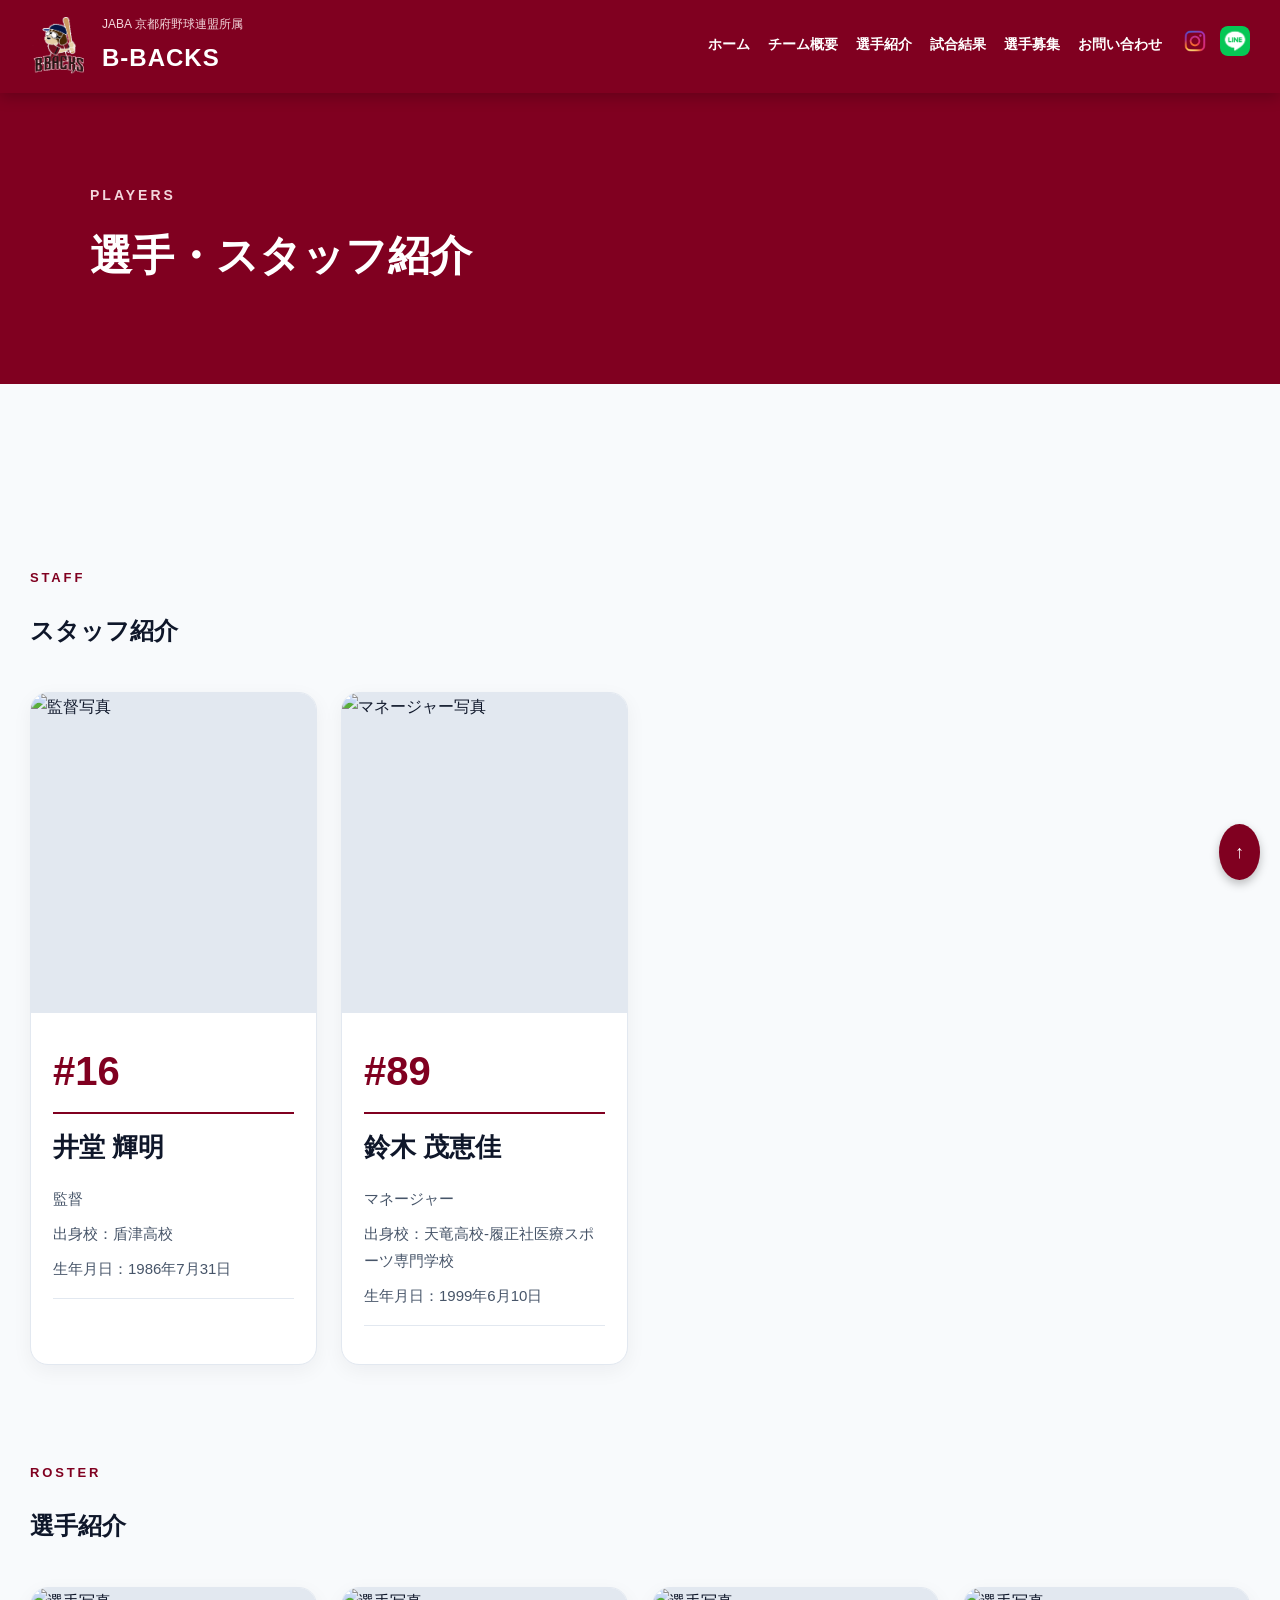
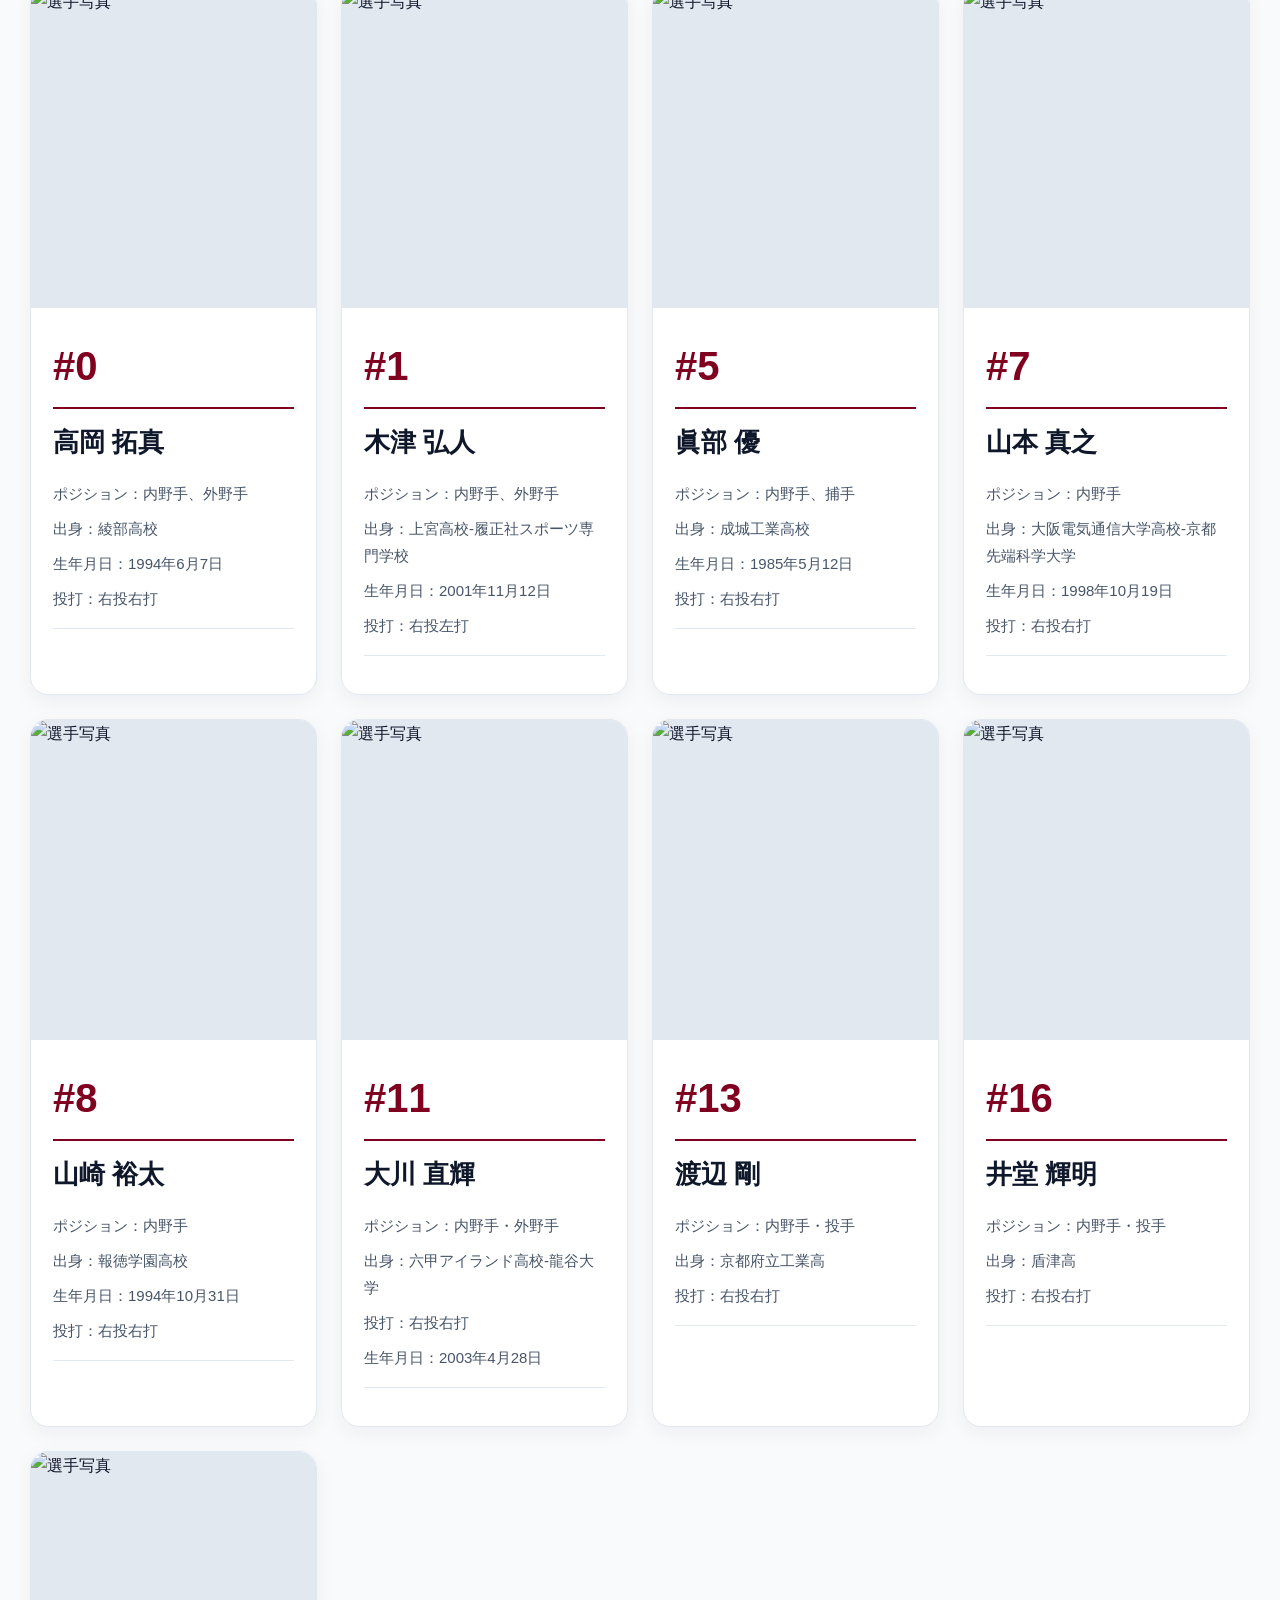
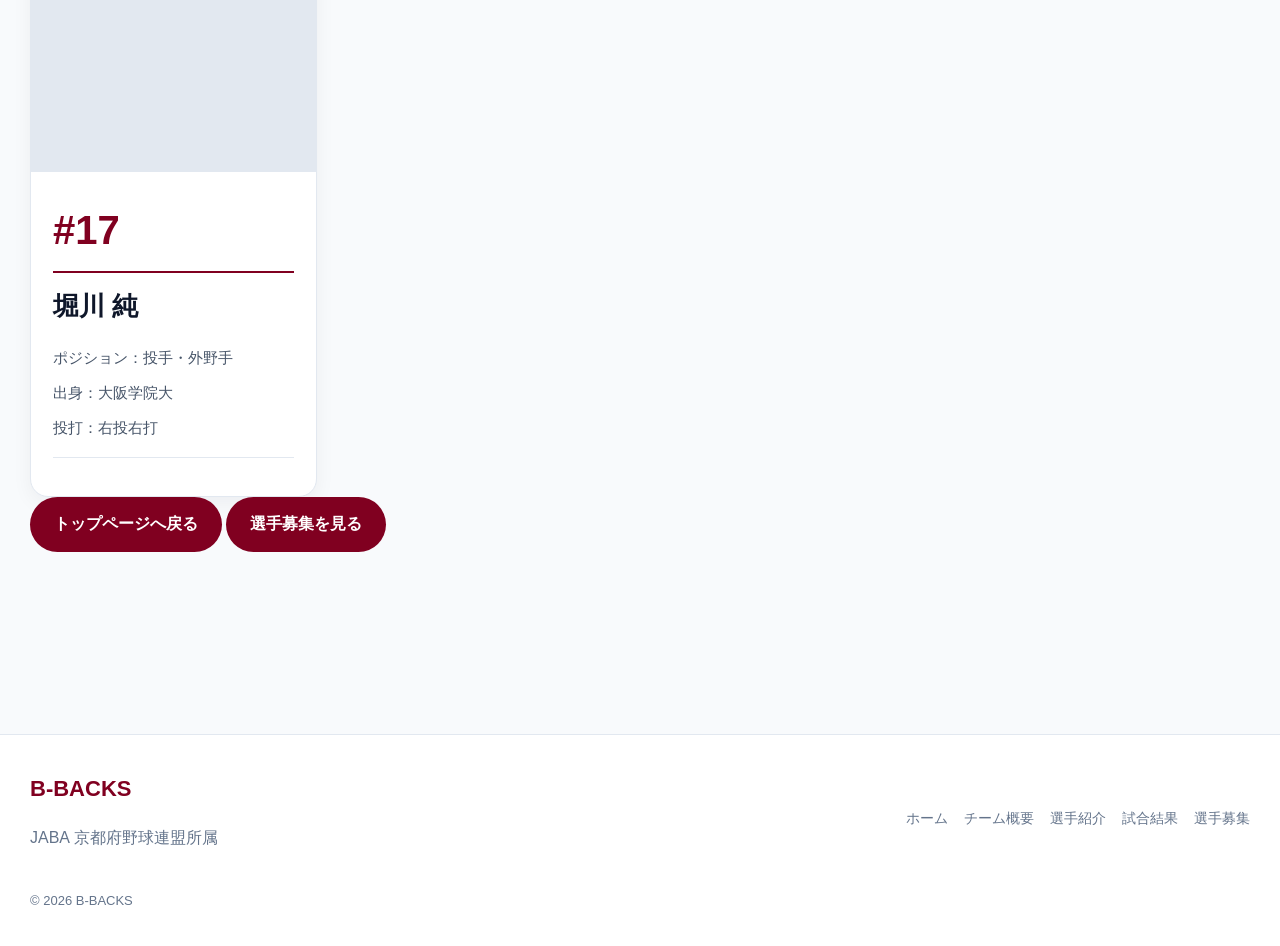
==== commit fdd4089b: "Update players.html" ====
--- a/players.html
+++ b/players.html
@@ -369,7 +369,7 @@
     <div class="number">#16</div>
 
     <div class="player-name">
-      井堂　輝明
+      井堂 輝明
     </div>
 
     <div class="player-info">
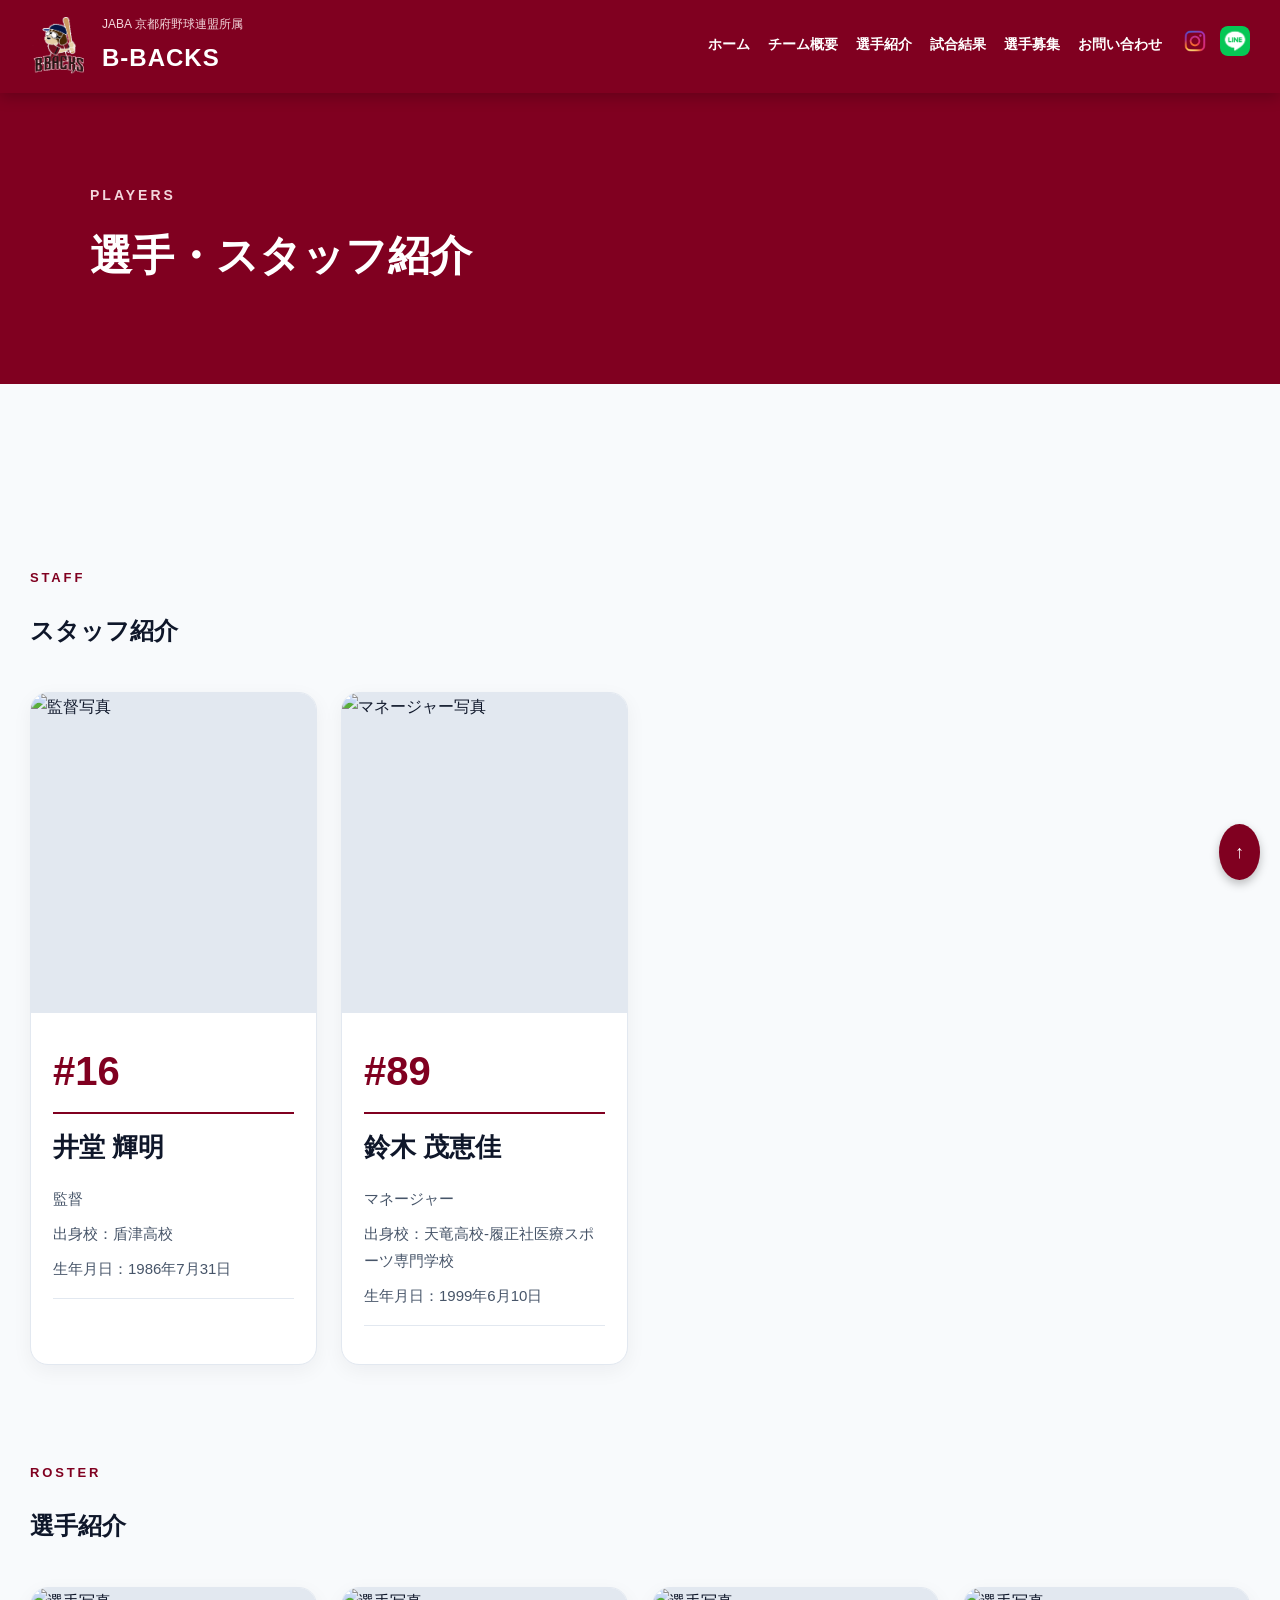
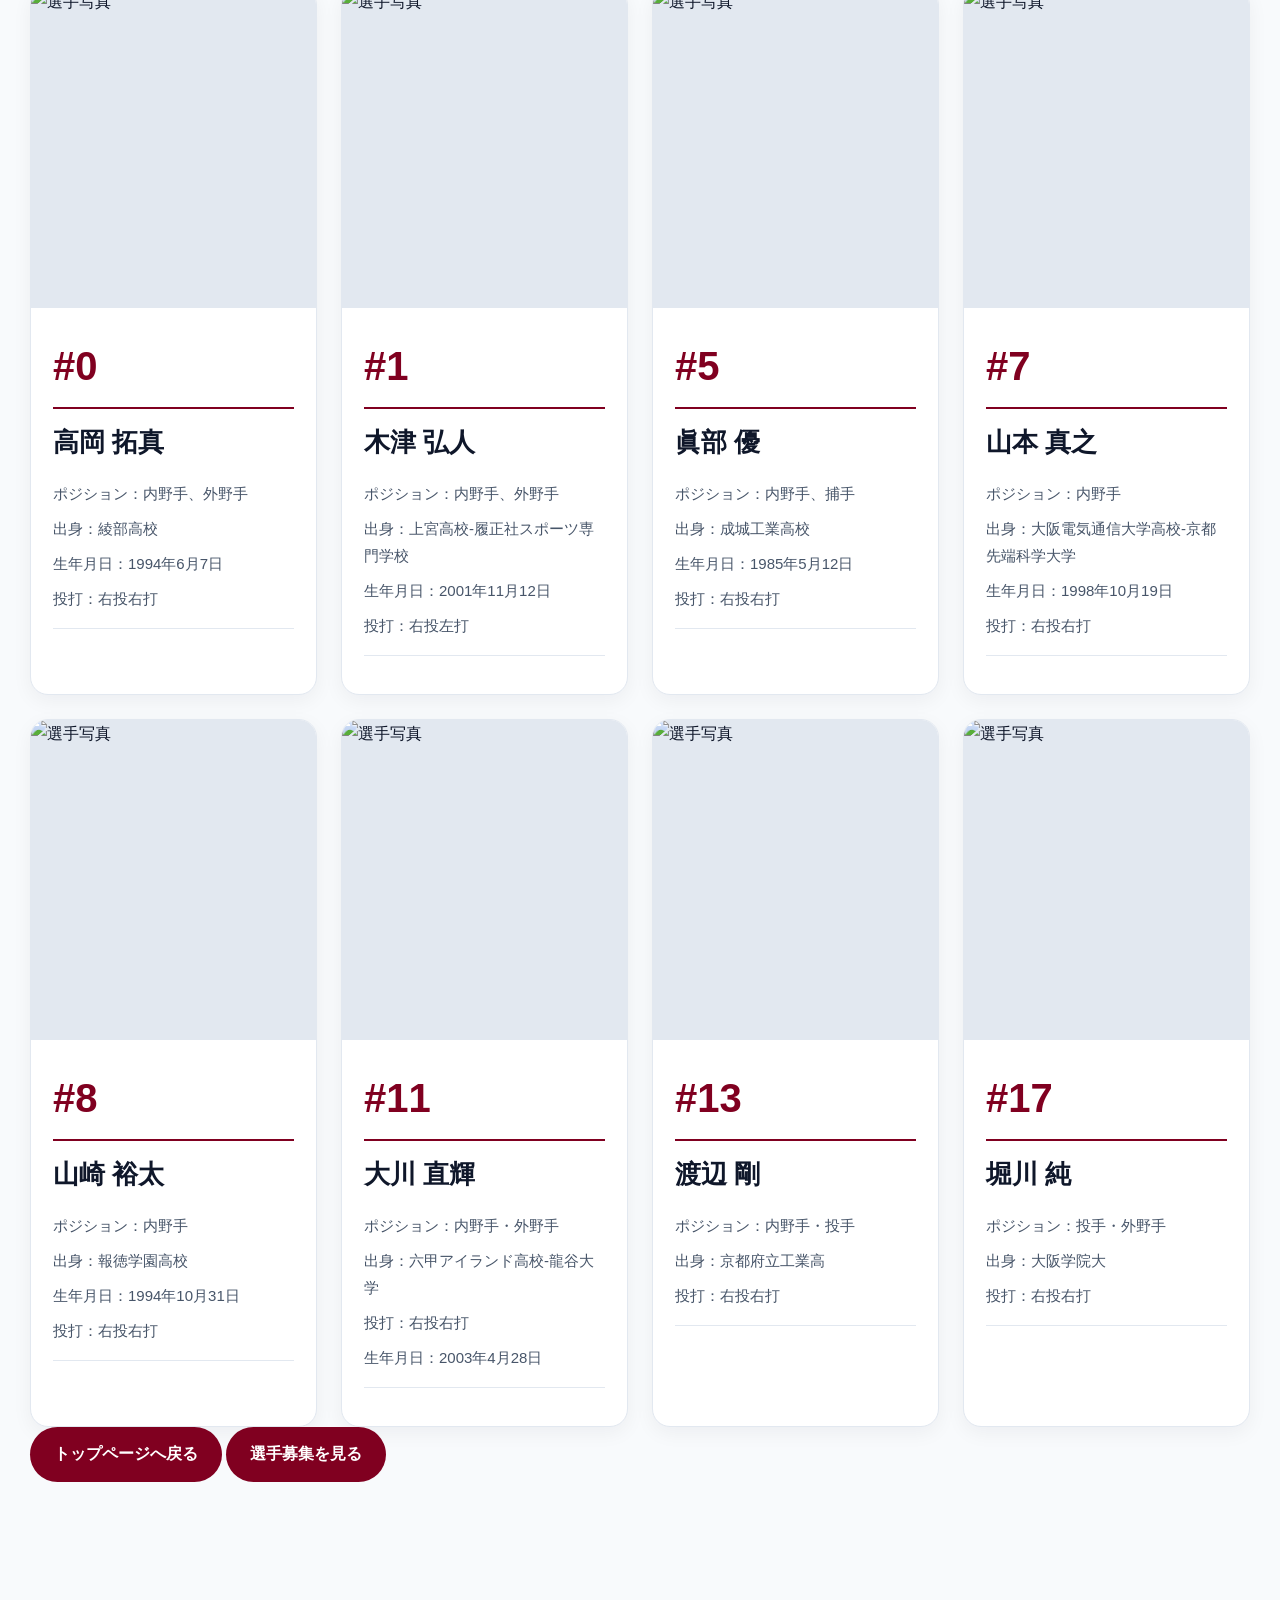
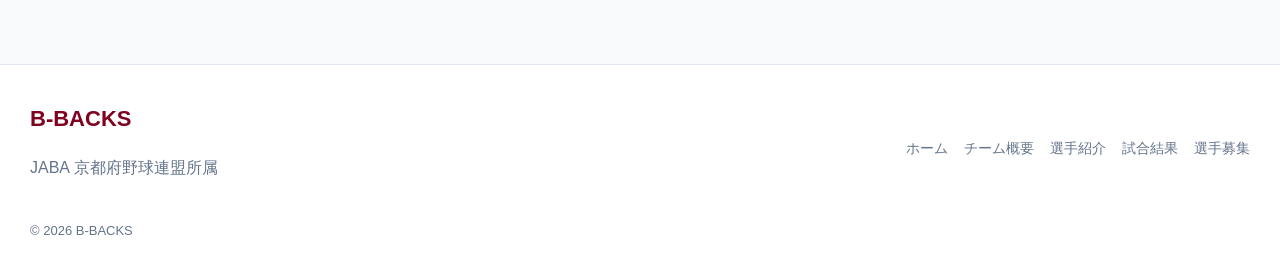
==== commit 588c68b9: "Update players.html" ====
--- a/players.html
+++ b/players.html
@@ -350,34 +350,6 @@
 
     <div class="player-info">
       出身：京都府立工業高
-    </div>
-
-    <div class="player-info">
-      投打：右投右打
-    </div>
-
-    <div class="message">
-      
-    </div>
-  </div>
-</div>
-
-      <div class="player-card">
-  <img src="選手写真.jpg" alt="選手写真" class="player-photo">
-
-  <div class="player-content">
-    <div class="number">#16</div>
-
-    <div class="player-name">
-      井堂 輝明
-    </div>
-
-    <div class="player-info">
-      ポジション：内野手・投手
-    </div>
-
-    <div class="player-info">
-      出身：盾津高
     </div>
 
     <div class="player-info">
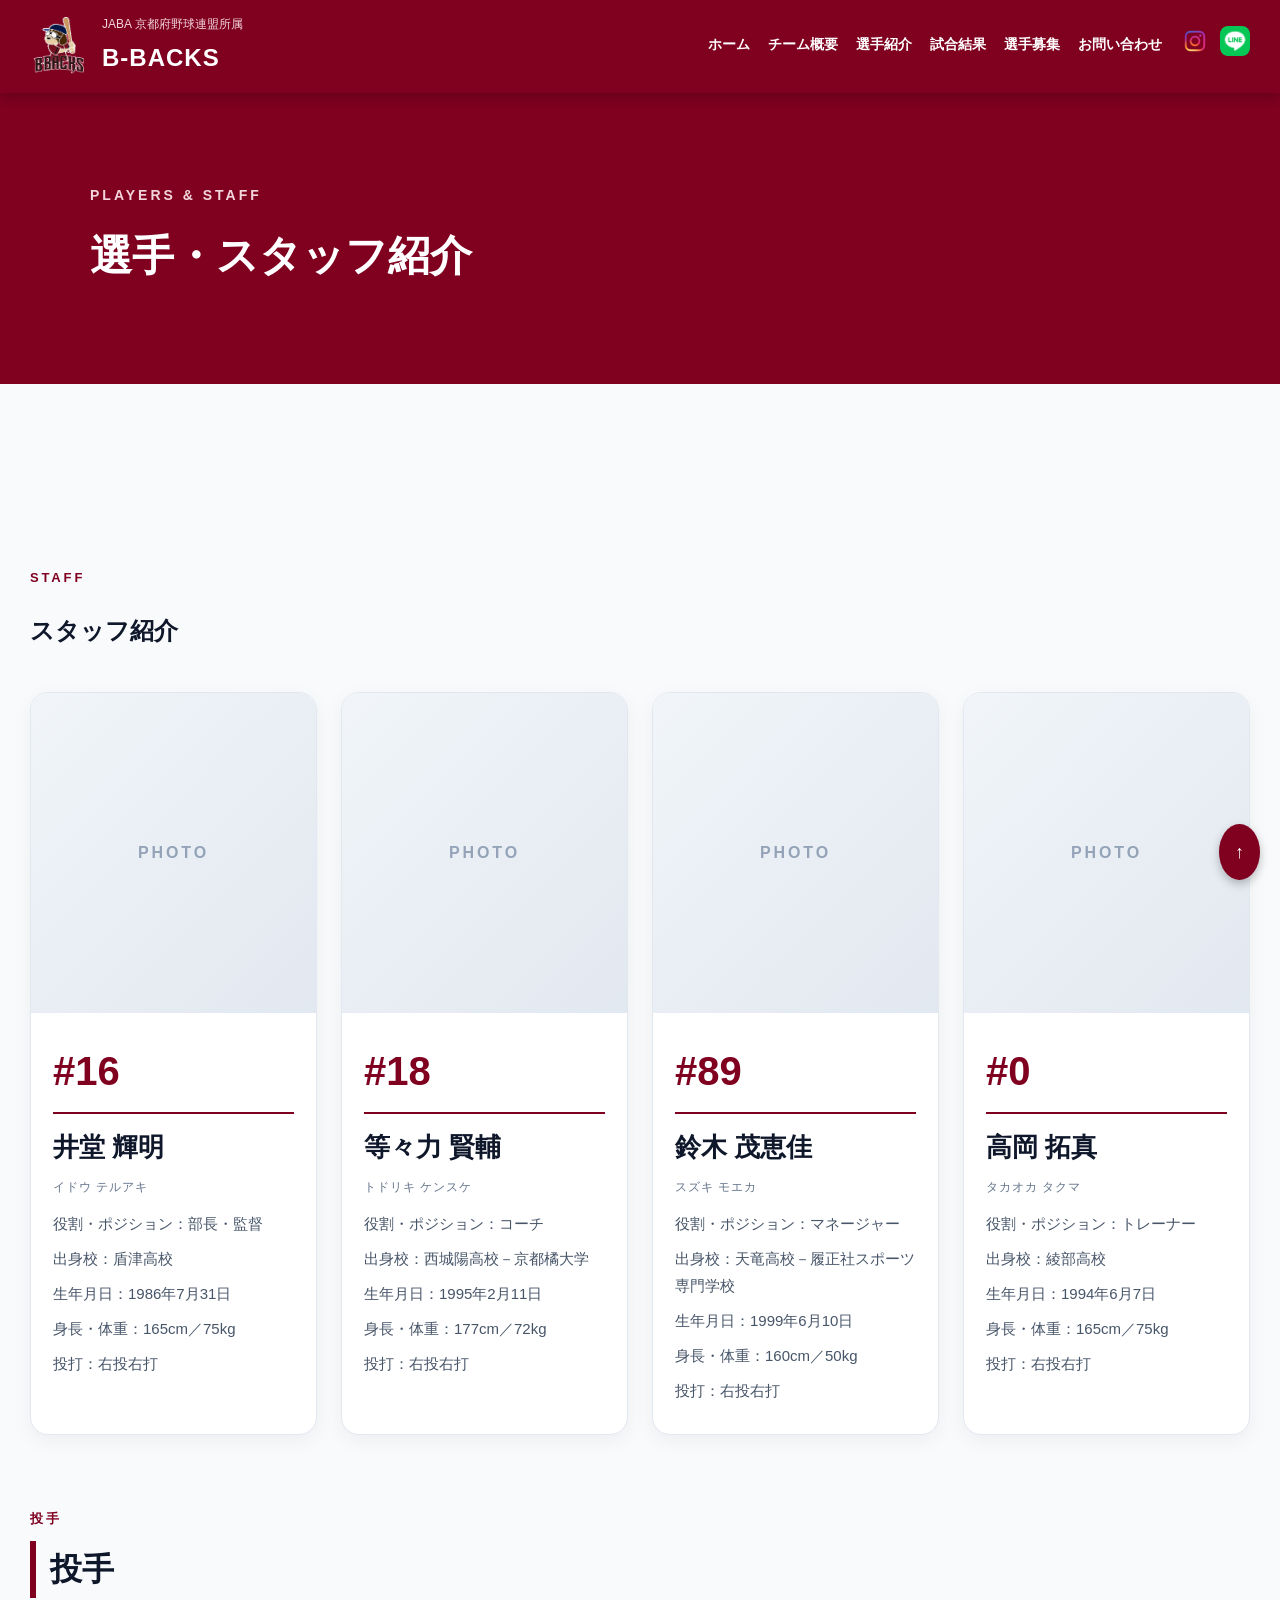
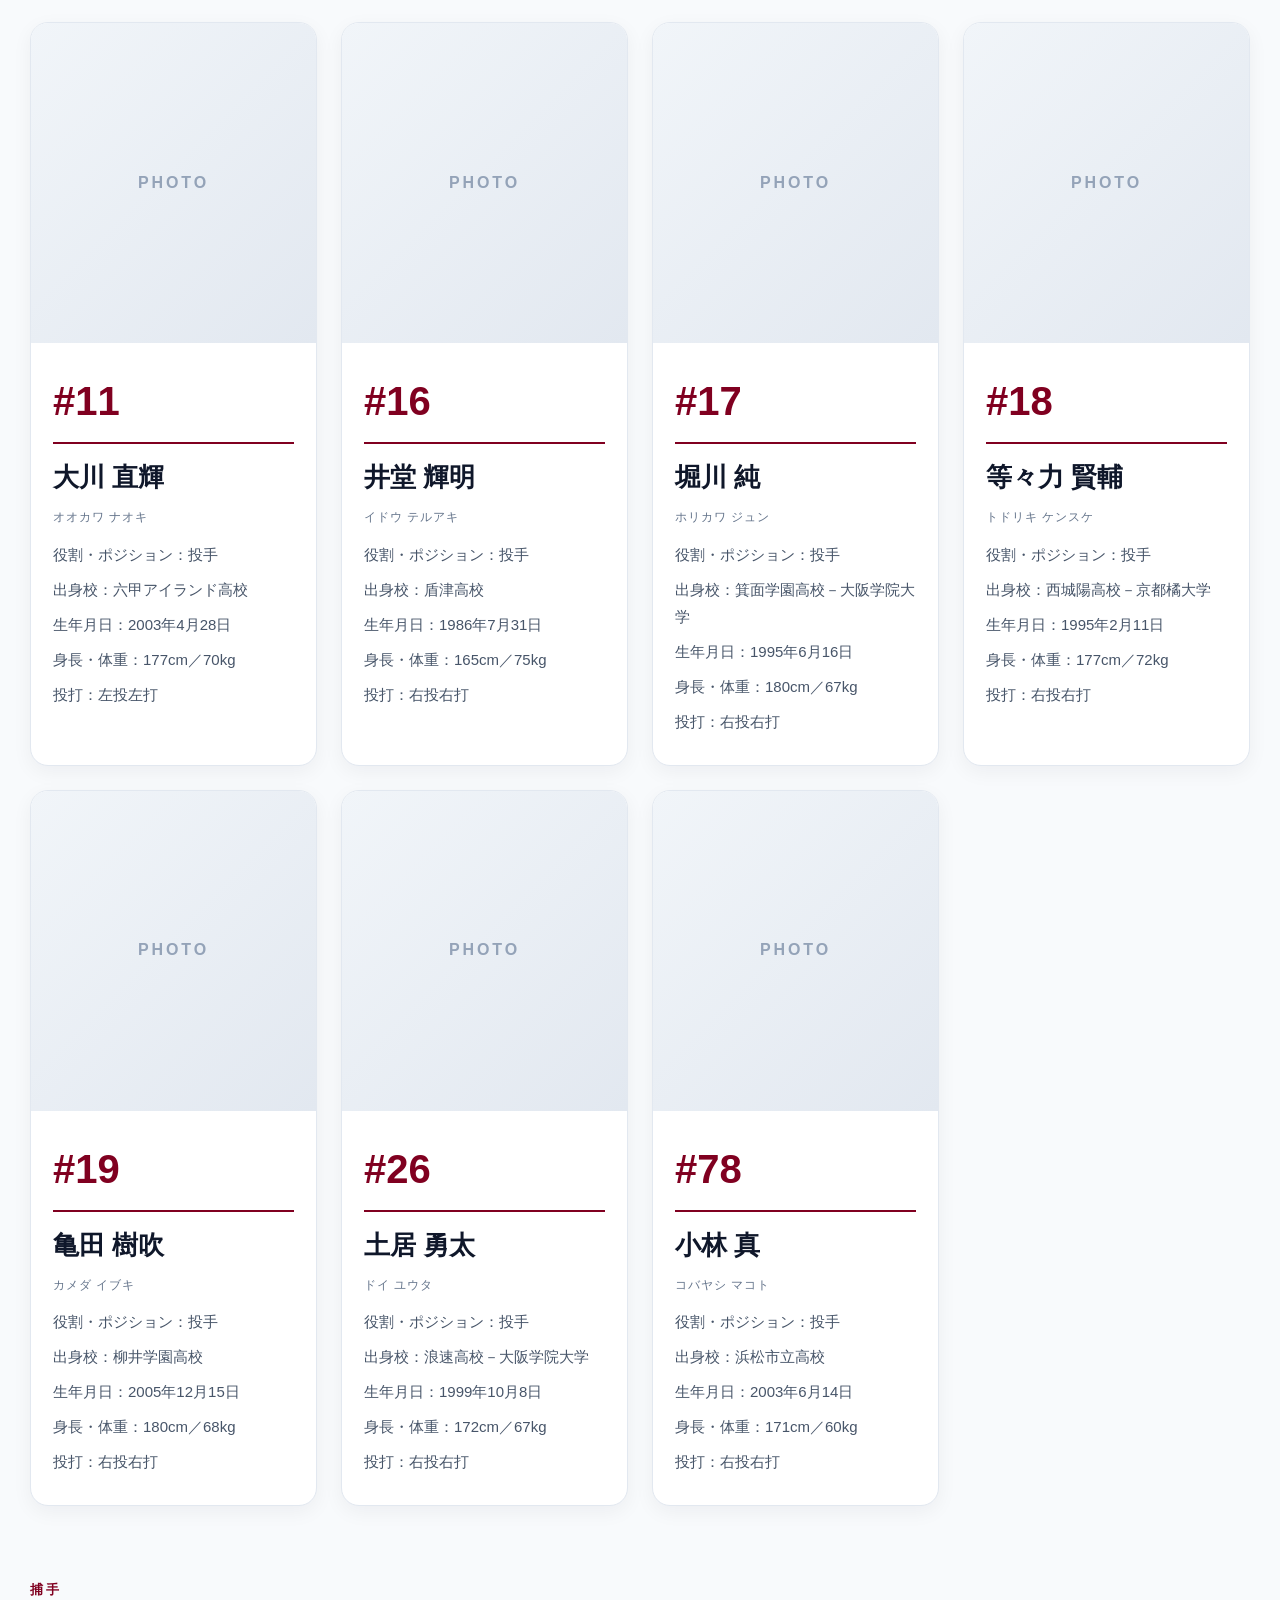
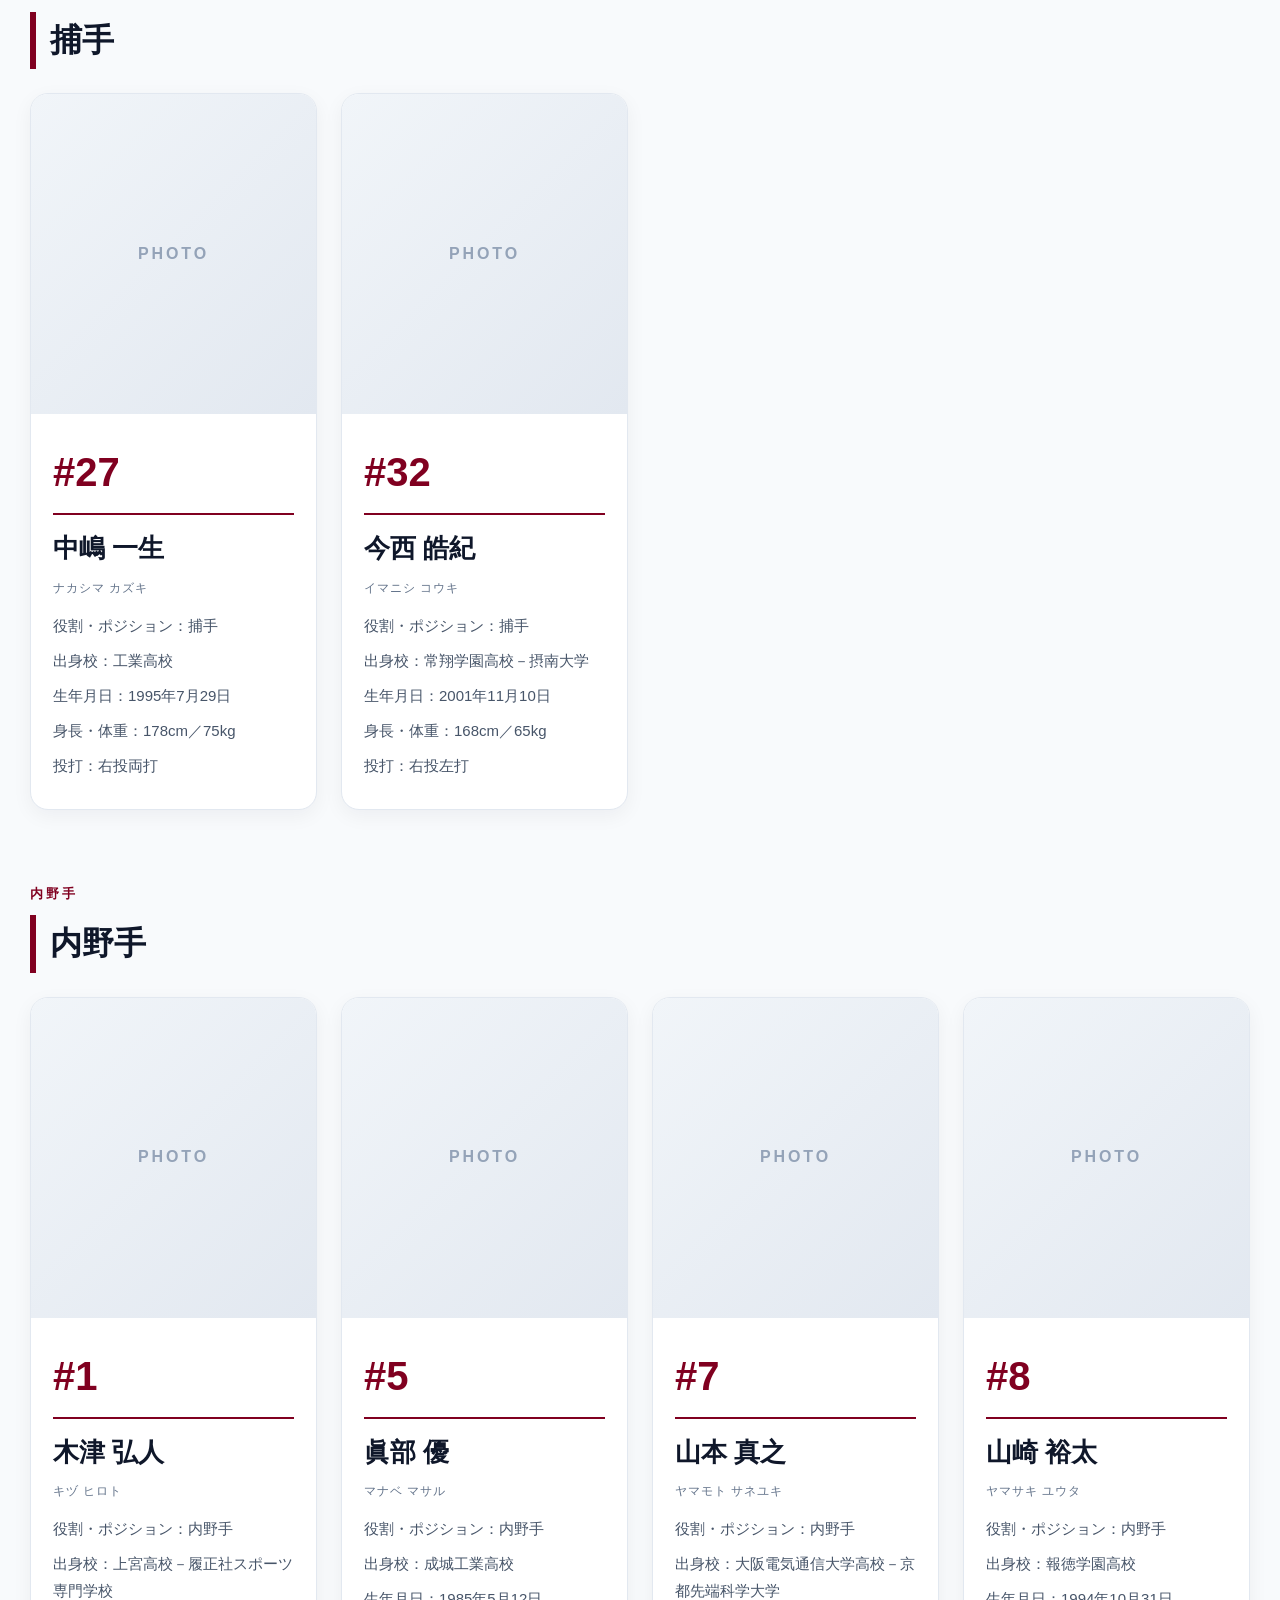
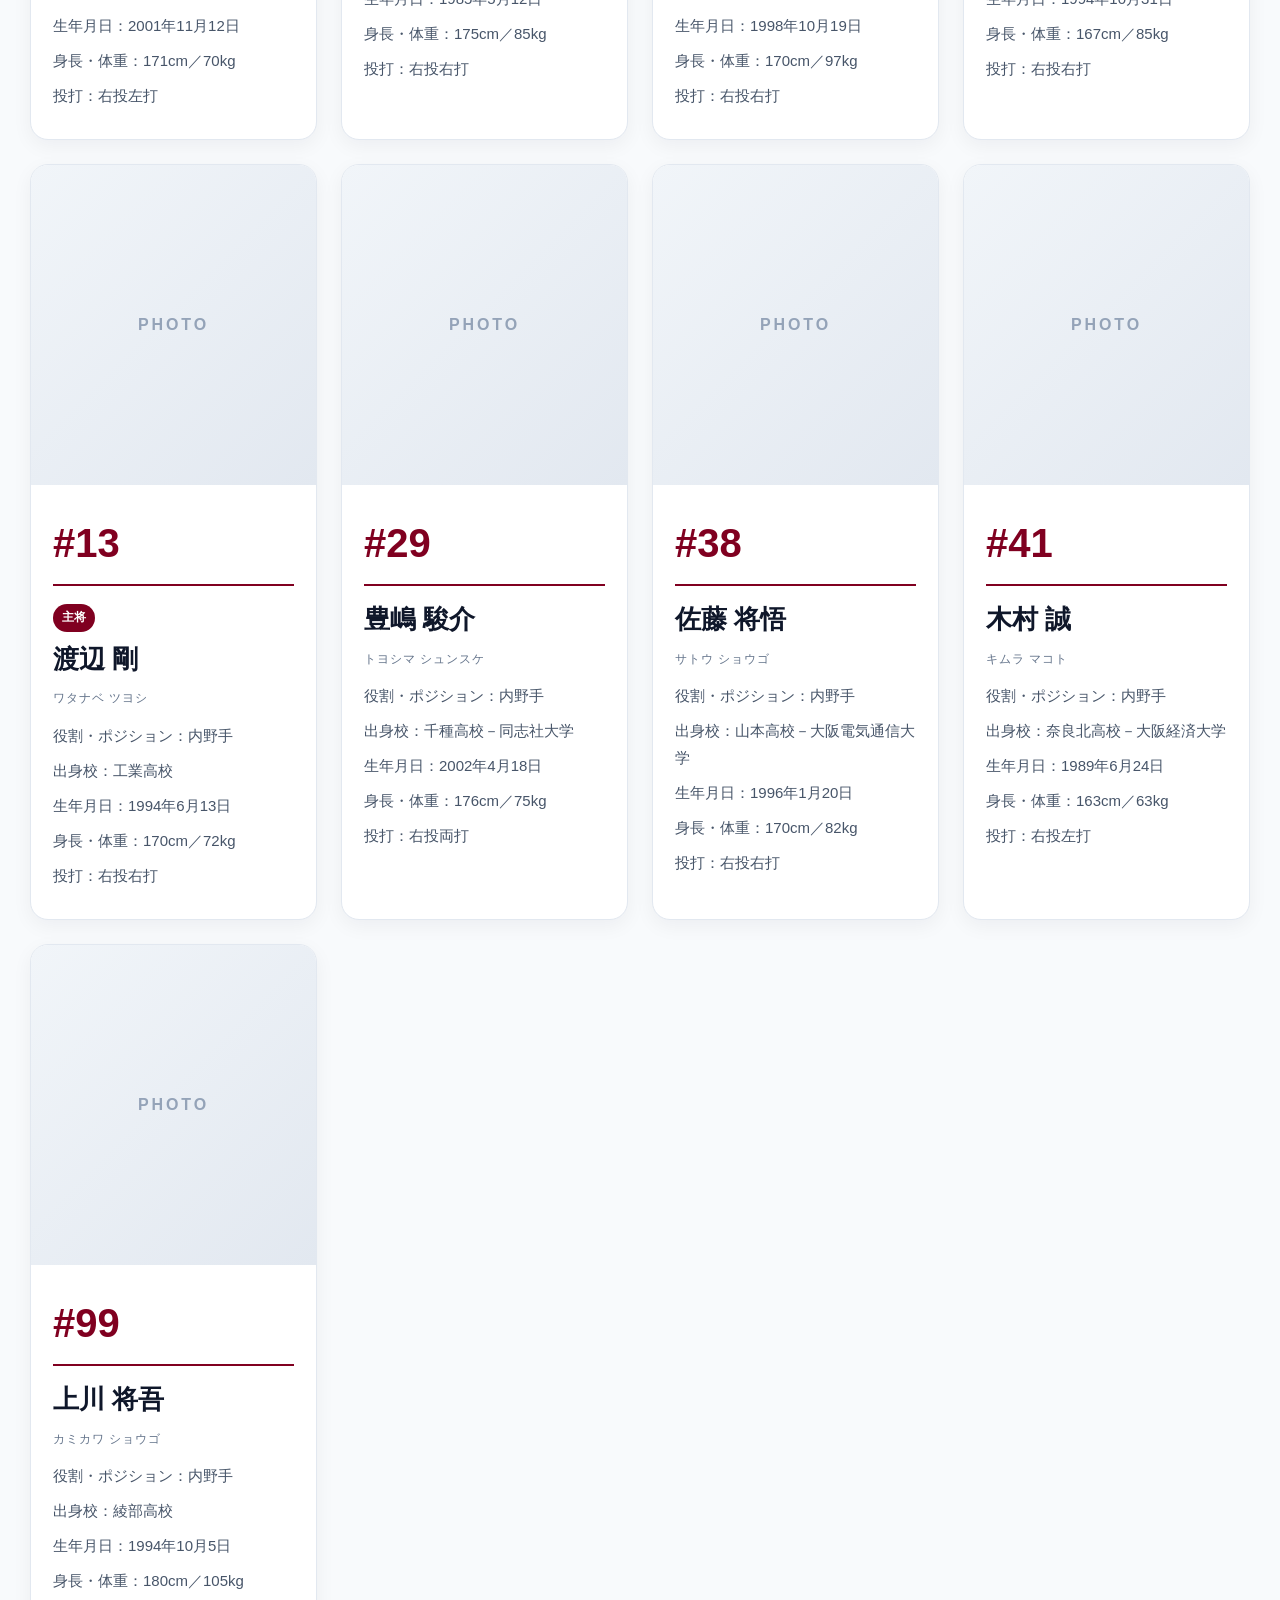
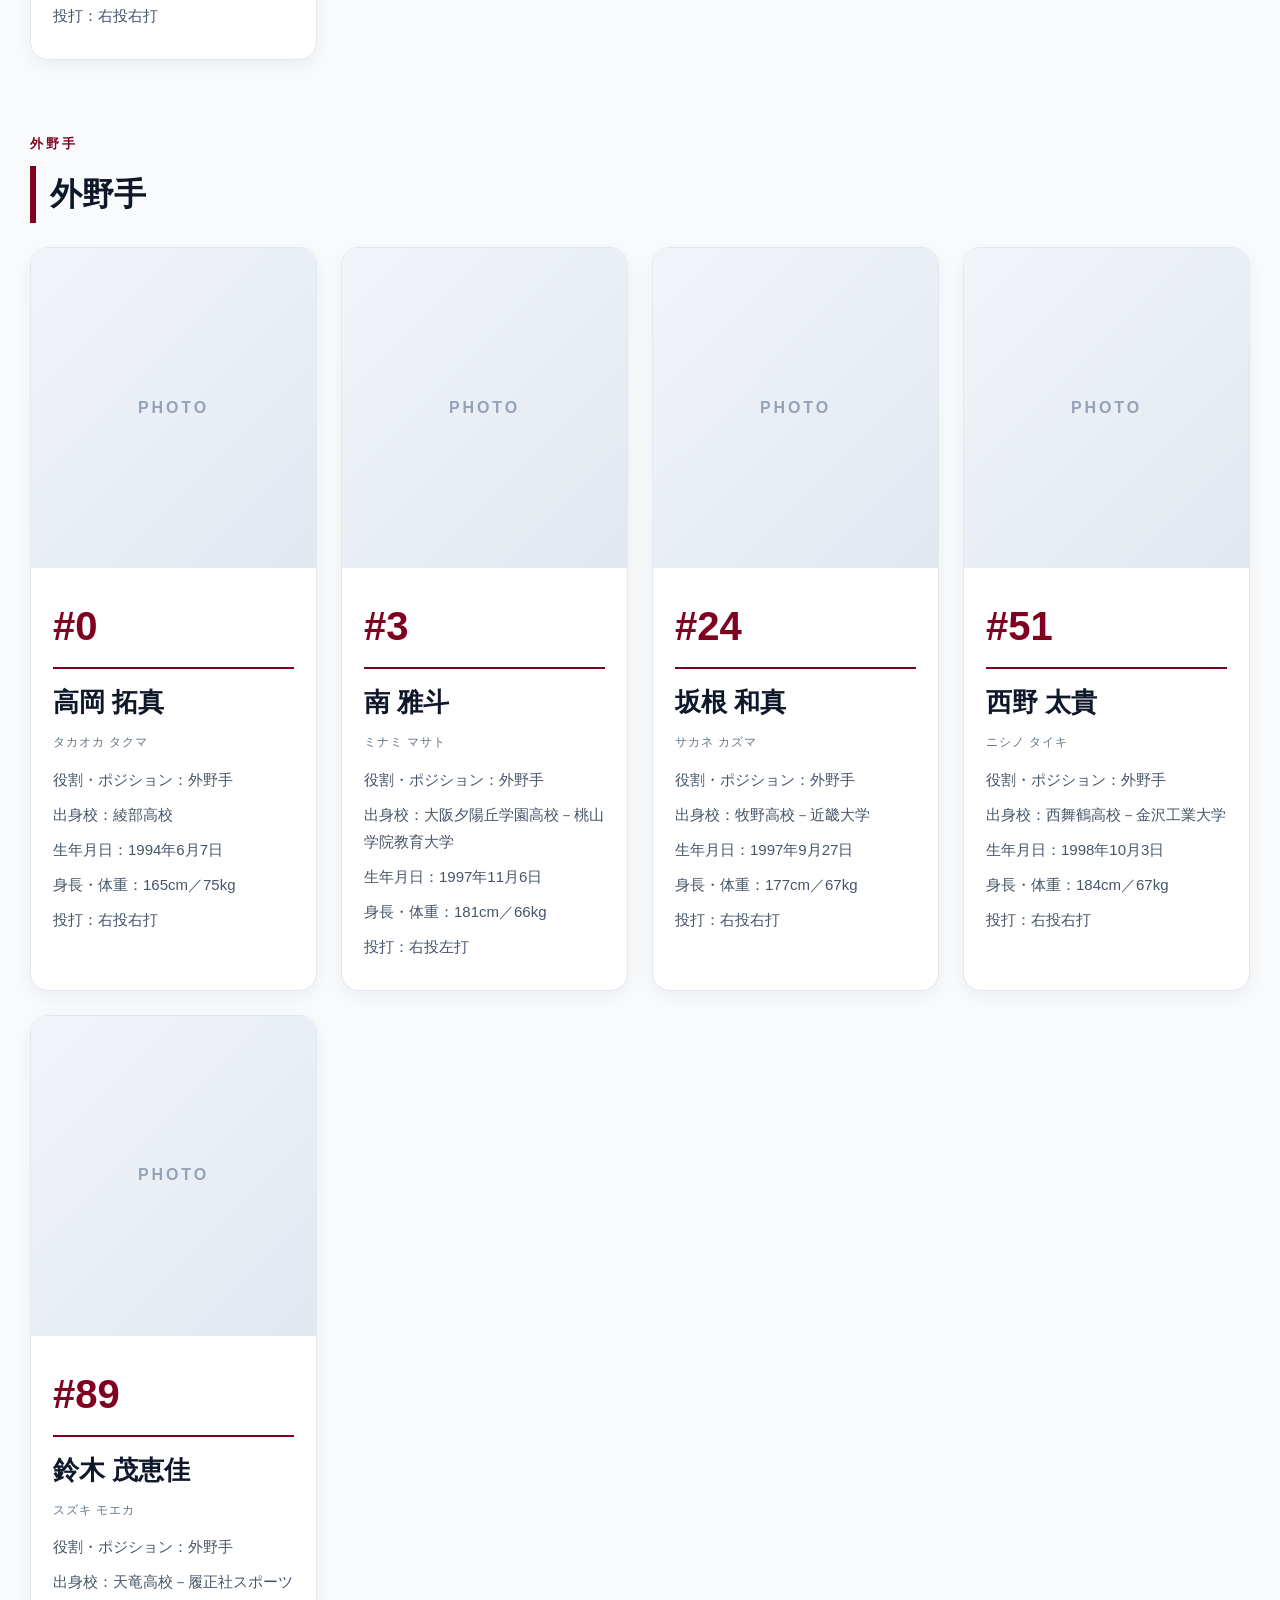
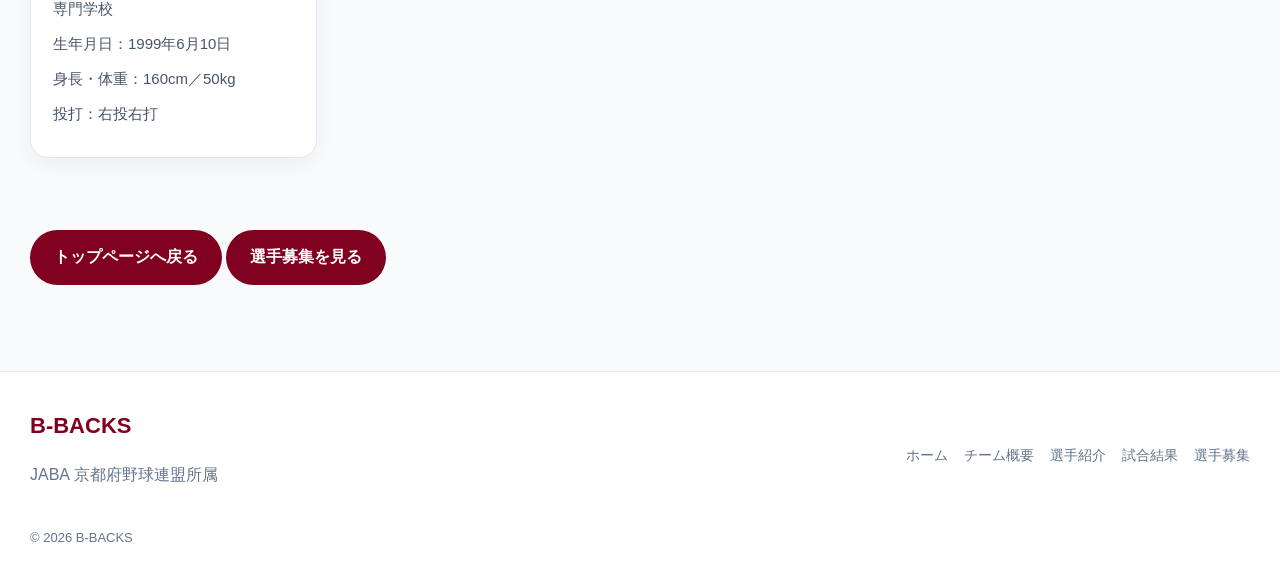
==== commit 1b8a32ee: "Update players.html" ====
--- a/players.html
+++ b/players.html
@@ -3,406 +3,637 @@
 <head>
   <meta charset="UTF-8">
   <meta name="viewport" content="width=device-width, initial-scale=1.0">
-
-  <title>選手紹介｜B-BACKS</title>
+  <title>選手・スタッフ紹介｜B-BACKS</title>
+  <meta name="description" content="B-BACKSの選手・スタッフを紹介します。">
   <link rel="icon" type="image/png" href="unnamed.png">
   <link rel="stylesheet" href="style.css">
-  <meta name="description" content="B-BACKSの選手紹介ページです。">
-
-  
+  <style>
+    .photo-placeholder {
+      display: grid;
+      place-items: center;
+      background: linear-gradient(135deg, #f1f5f9, #e2e8f0);
+      color: #94a3b8;
+      font-weight: 800;
+      letter-spacing: 0.18em;
+    }
+    .player-kana {
+      margin: -8px 0 12px;
+      color: #64748b;
+      font-size: 12px;
+      letter-spacing: 0.08em;
+    }
+    .player-badge {
+      display: inline-block;
+      margin: 8px 0 0;
+      padding: 3px 9px;
+      border-radius: 999px;
+      background: #800020;
+      color: #fff;
+      font-size: 12px;
+      font-weight: 700;
+    }
+    .position-heading {
+      margin-bottom: 24px;
+    }
+    .position-heading h2 {
+      margin: 0;
+      font-size: 32px;
+      border-left: 6px solid #800020;
+      padding-left: 14px;
+    }
+    .roster-group {
+      margin-bottom: 72px;
+    }
+  </style>
 </head>
 
 <body class="players-page">
-  
 
 <header>
   <div class="header-inner">
-
-<a href="index.html" class="logo-link">
-  <div class="logo">
-    <img src="unnamed.png" alt="B-BACKS ロゴ">
-
-    <div>
-      <small>JABA 京都府野球連盟所属</small>
-      <h1>B-BACKS</h1>
+    <a href="index.html" class="logo-link">
+      <div class="logo">
+        <img src="unnamed.png" alt="B-BACKS ロゴ">
+        <div>
+          <small>JABA 京都府野球連盟所属</small>
+          <h1>B-BACKS</h1>
+        </div>
+      </div>
+    </a>
+
+    <div class="right-menu">
+      <nav class="menu">
+        <a href="index.html">ホーム</a>
+        <a href="team.html">チーム概要</a>
+        <a href="players.html">選手紹介</a>
+        <a href="results.html">試合結果</a>
+        <a href="recruit.html">選手募集</a>
+        <a href="index.html#contact" class="contact-menu">お問い合わせ</a>
+      </nav>
+
+      <div class="sns">
+        <a href="https://www.instagram.com/b_backs_baseball/" target="_blank" rel="noopener">
+          <img src="instagram_logo.png" alt="Instagram">
+        </a>
+        <a href="https://lin.ee/ZNXNr1C" target="_blank" rel="noopener">
+          <img src="LINE_Brand_icon.png" alt="LINE">
+        </a>
+      </div>
     </div>
   </div>
-</a>
-
-<div class="right-menu">
-
-  <nav class="menu">
-    <a href="index.html">ホーム</a>
-    <a href="team.html">チーム概要</a>
-    <a href="players.html">選手紹介</a>
-    <a href="results.html">試合結果</a>
-    <a href="recruit.html">選手募集</a>
-    <a href="index.html#contact" class="contact-menu">お問い合わせ</a>
-  </nav>
-
-  <div class="sns">
-    <a href="https://www.instagram.com/b_backs_baseball/" target="_blank">
-      <img src="instagram_logo.png" alt="Instagram">
-    </a>
-
-    <a href="https://lin.ee/ZNXNr1C" target="_blank">
-      <img src="LINE_Brand_icon.png" alt="LINE">
-    </a>
-  </div>
-
-</div>
-
-  </div>
 </header>
 
-  
 <section class="page-hero">
   <div class="page-hero-inner">
-    <p>PLAYERS</p>
+    <p>PLAYERS &amp; STAFF</p>
     <h2>選手・スタッフ紹介</h2>
   </div>
 </section>
 
 <main>
-
-  <section>
+  <section class="roster-group">
     <div class="section-title">
       <p class="section-en">STAFF</p>
       <h2>スタッフ紹介</h2>
     </div>
-
     <div class="players-grid">
 
-      <!-- 監督 -->
-      <div class="player-card">
-        <img src="" alt="監督写真" class="player-photo">
-
-        <div class="player-content">
-          <div class="number">#16</div>
-
-          <div class="player-name">
-            井堂 輝明
-          </div>
-
-          <div class="player-info">
-            監督
-          </div>
-
-<div class="player-info">
-  出身校：盾津高校
-</div>
-
-<div class="player-info">
-  生年月日：1986年7月31日
-</div>
-
-          <div class="message">
-            
-          </div>
-        </div>
-      </div>
-
-      <!-- マネージャー -->
-      <div class="player-card">
-        <img src="" alt="マネージャー写真" class="player-photo">
-
-        <div class="player-content">
-          <div class="number">#89</div>
-
-          <div class="player-name">
-            鈴木 茂恵佳
-          </div>
-
-          <div class="player-info">
-            マネージャー
-          </div>
-          <div class="player-info">
-  出身校：天竜高校-履正社医療スポーツ専門学校
-</div>
-
-<div class="player-info">
-  生年月日：1999年6月10日
-</div>
-
-          <div class="message">
-            
-          </div>
-        </div>
-      </div>
+        <article class="player-card">
+          <div class="player-photo photo-placeholder" role="img" aria-label="井堂 輝明の写真">
+            <span>PHOTO</span>
+          </div>
+          <div class="player-content">
+            <div class="number">#16</div>
+            
+            <h3 class="player-name">井堂 輝明</h3>
+            <p class="player-kana">イドウ テルアキ</p>
+            <div class="player-info">役割・ポジション：部長・監督</div>
+            <div class="player-info">出身校：盾津高校</div>
+            <div class="player-info">生年月日：1986年7月31日</div>
+            <div class="player-info">身長・体重：165cm／75kg</div>
+            <div class="player-info">投打：右投右打</div>
+          </div>
+        </article>
+
+
+        <article class="player-card">
+          <div class="player-photo photo-placeholder" role="img" aria-label="等々力 賢輔の写真">
+            <span>PHOTO</span>
+          </div>
+          <div class="player-content">
+            <div class="number">#18</div>
+            
+            <h3 class="player-name">等々力 賢輔</h3>
+            <p class="player-kana">トドリキ ケンスケ</p>
+            <div class="player-info">役割・ポジション：コーチ</div>
+            <div class="player-info">出身校：西城陽高校－京都橘大学</div>
+            <div class="player-info">生年月日：1995年2月11日</div>
+            <div class="player-info">身長・体重：177cm／72kg</div>
+            <div class="player-info">投打：右投右打</div>
+          </div>
+        </article>
+
+
+        <article class="player-card">
+          <div class="player-photo photo-placeholder" role="img" aria-label="鈴木 茂恵佳の写真">
+            <span>PHOTO</span>
+          </div>
+          <div class="player-content">
+            <div class="number">#89</div>
+            
+            <h3 class="player-name">鈴木 茂恵佳</h3>
+            <p class="player-kana">スズキ モエカ</p>
+            <div class="player-info">役割・ポジション：マネージャー</div>
+            <div class="player-info">出身校：天竜高校－履正社スポーツ専門学校</div>
+            <div class="player-info">生年月日：1999年6月10日</div>
+            <div class="player-info">身長・体重：160cm／50kg</div>
+            <div class="player-info">投打：右投右打</div>
+          </div>
+        </article>
+
+
+        <article class="player-card">
+          <div class="player-photo photo-placeholder" role="img" aria-label="高岡 拓真の写真">
+            <span>PHOTO</span>
+          </div>
+          <div class="player-content">
+            <div class="number">#0</div>
+            
+            <h3 class="player-name">高岡 拓真</h3>
+            <p class="player-kana">タカオカ タクマ</p>
+            <div class="player-info">役割・ポジション：トレーナー</div>
+            <div class="player-info">出身校：綾部高校</div>
+            <div class="player-info">生年月日：1994年6月7日</div>
+            <div class="player-info">身長・体重：165cm／75kg</div>
+            <div class="player-info">投打：右投右打</div>
+          </div>
+        </article>
 
     </div>
   </section>
 
-  <section>
-    <div class="section-title">
-      <p class="section-en">ROSTER</p>
-      <h2>選手紹介</h2>
-    </div>
-
-    <div class="players-grid">
-      <div class="player-card">
-        <img src="" alt="選手写真" class="player-photo">
-
-        <div class="player-content">
-          <div class="number">#0</div>
-
-          <div class="player-name">
-            ⾼岡 拓真
-          </div>
-
-          <div class="player-info">
-            ポジション：内野手、外野手
-          </div>
-
-          <div class="player-info">
-            出身：綾部高校
-          </div>
-
-          <div class="player-info">
-  生年月日：1994年6月7日
-</div>
-
-          <div class="player-info">
-            投打：右投右打
-          </div>
-
-          <div class="message">
-            
-          </div>
-        </div>
-      </div>
-
-      <!-- 選手 -->
-      <div class="player-card">
-        <img src="" alt="選手写真" class="player-photo">
-
-        <div class="player-content">
-          <div class="number">#1</div>
-
-          <div class="player-name">
-            木津 弘人
-          </div>
-
-          <div class="player-info">
-            ポジション：内野手、外野手
-          </div>
-
-          <div class="player-info">
-            出身：上宮高校-履正社スポーツ専門学校
-          </div>
-
-          <div class="player-info">
-  生年月日：2001年11月12日
-</div>
-
-          <div class="player-info">
-            投打：右投左打
-          </div>
-
-          <div class="message">
-            
-          </div>
-        </div>
-      </div>
-
-      <!-- 選手 -->
-      <div class="player-card">
-        <img src="" alt="選手写真" class="player-photo">
-
-        <div class="player-content">
-          <div class="number">#5</div>
-
-          <div class="player-name">
-           眞部 優
-          </div>
-
-          <div class="player-info">
-            ポジション：内野手、捕手
-          </div>
-
-          <div class="player-info">
-            出身：成城工業高校
-          </div>
-
-          <div class="player-info">
-  生年月日：1985年5月12日
-</div>
-
-          <div class="player-info">
-            投打：右投右打
-          </div>
-
-          <div class="message">
-            
-          </div>
-        </div>
-      </div>
-
-      <!-- 選手 -->
-      <div class="player-card">
-        <img src="" alt="選手写真" class="player-photo">
-
-        <div class="player-content">
-          <div class="number">#7</div>
-
-          <div class="player-name">
-            山本 真之
-          </div>
-
-          <div class="player-info">
-            ポジション：内野手
-          </div>
-
-          <div class="player-info">
-            出身：大阪電気通信大学高校-京都先端科学大学
-          </div>
-
-          <div class="player-info">
-  生年月日：1998年10月19日
-</div>
-
-          <div class="player-info">
-            投打：右投右打
-          </div>
-
-          <div class="message">
-            
-          </div>
-        </div>
-      </div>
-      <div class="player-card">
-  <img src="選手写真.jpg" alt="選手写真" class="player-photo">
-
-  <div class="player-content">
-    <div class="number">#8</div>
-
-    <div class="player-name">
-      ⼭崎 裕太
-    </div>
-
-    <div class="player-info">
-      ポジション：内野手
-    </div>
-
-    <div class="player-info">
-      出身：報徳学園高校
-    </div>
-
-    <div class="player-info">
-  生年月日：1994年10月31日
-</div>
-
-    <div class="player-info">
-      投打：右投右打
-    </div>
-
-    <div class="message">
-      
-    </div>
+
+    <section class="roster-group">
+      <div class="position-heading">
+        <p class="section-en">投手</p>
+        <h2>投手</h2>
+      </div>
+      <div class="players-grid">
+
+        <article class="player-card">
+          <div class="player-photo photo-placeholder" role="img" aria-label="大川 直輝の写真">
+            <span>PHOTO</span>
+          </div>
+          <div class="player-content">
+            <div class="number">#11</div>
+            
+            <h3 class="player-name">大川 直輝</h3>
+            <p class="player-kana">オオカワ ナオキ</p>
+            <div class="player-info">役割・ポジション：投手</div>
+            <div class="player-info">出身校：六甲アイランド高校</div>
+            <div class="player-info">生年月日：2003年4月28日</div>
+            <div class="player-info">身長・体重：177cm／70kg</div>
+            <div class="player-info">投打：左投左打</div>
+          </div>
+        </article>
+
+
+        <article class="player-card">
+          <div class="player-photo photo-placeholder" role="img" aria-label="井堂 輝明の写真">
+            <span>PHOTO</span>
+          </div>
+          <div class="player-content">
+            <div class="number">#16</div>
+            
+            <h3 class="player-name">井堂 輝明</h3>
+            <p class="player-kana">イドウ テルアキ</p>
+            <div class="player-info">役割・ポジション：投手</div>
+            <div class="player-info">出身校：盾津高校</div>
+            <div class="player-info">生年月日：1986年7月31日</div>
+            <div class="player-info">身長・体重：165cm／75kg</div>
+            <div class="player-info">投打：右投右打</div>
+          </div>
+        </article>
+
+
+        <article class="player-card">
+          <div class="player-photo photo-placeholder" role="img" aria-label="堀川 純の写真">
+            <span>PHOTO</span>
+          </div>
+          <div class="player-content">
+            <div class="number">#17</div>
+            
+            <h3 class="player-name">堀川 純</h3>
+            <p class="player-kana">ホリカワ ジュン</p>
+            <div class="player-info">役割・ポジション：投手</div>
+            <div class="player-info">出身校：箕面学園高校－大阪学院大学</div>
+            <div class="player-info">生年月日：1995年6月16日</div>
+            <div class="player-info">身長・体重：180cm／67kg</div>
+            <div class="player-info">投打：右投右打</div>
+          </div>
+        </article>
+
+
+        <article class="player-card">
+          <div class="player-photo photo-placeholder" role="img" aria-label="等々力 賢輔の写真">
+            <span>PHOTO</span>
+          </div>
+          <div class="player-content">
+            <div class="number">#18</div>
+            
+            <h3 class="player-name">等々力 賢輔</h3>
+            <p class="player-kana">トドリキ ケンスケ</p>
+            <div class="player-info">役割・ポジション：投手</div>
+            <div class="player-info">出身校：西城陽高校－京都橘大学</div>
+            <div class="player-info">生年月日：1995年2月11日</div>
+            <div class="player-info">身長・体重：177cm／72kg</div>
+            <div class="player-info">投打：右投右打</div>
+          </div>
+        </article>
+
+
+        <article class="player-card">
+          <div class="player-photo photo-placeholder" role="img" aria-label="亀田 樹吹の写真">
+            <span>PHOTO</span>
+          </div>
+          <div class="player-content">
+            <div class="number">#19</div>
+            
+            <h3 class="player-name">亀田 樹吹</h3>
+            <p class="player-kana">カメダ イブキ</p>
+            <div class="player-info">役割・ポジション：投手</div>
+            <div class="player-info">出身校：柳井学園高校</div>
+            <div class="player-info">生年月日：2005年12月15日</div>
+            <div class="player-info">身長・体重：180cm／68kg</div>
+            <div class="player-info">投打：右投右打</div>
+          </div>
+        </article>
+
+
+        <article class="player-card">
+          <div class="player-photo photo-placeholder" role="img" aria-label="土居 勇太の写真">
+            <span>PHOTO</span>
+          </div>
+          <div class="player-content">
+            <div class="number">#26</div>
+            
+            <h3 class="player-name">土居 勇太</h3>
+            <p class="player-kana">ドイ ユウタ</p>
+            <div class="player-info">役割・ポジション：投手</div>
+            <div class="player-info">出身校：浪速高校－大阪学院大学</div>
+            <div class="player-info">生年月日：1999年10月8日</div>
+            <div class="player-info">身長・体重：172cm／67kg</div>
+            <div class="player-info">投打：右投右打</div>
+          </div>
+        </article>
+
+
+        <article class="player-card">
+          <div class="player-photo photo-placeholder" role="img" aria-label="小林 真の写真">
+            <span>PHOTO</span>
+          </div>
+          <div class="player-content">
+            <div class="number">#78</div>
+            
+            <h3 class="player-name">小林 真</h3>
+            <p class="player-kana">コバヤシ マコト</p>
+            <div class="player-info">役割・ポジション：投手</div>
+            <div class="player-info">出身校：浜松市立高校</div>
+            <div class="player-info">生年月日：2003年6月14日</div>
+            <div class="player-info">身長・体重：171cm／60kg</div>
+            <div class="player-info">投打：右投右打</div>
+          </div>
+        </article>
+
+      </div>
+    </section>
+
+
+    <section class="roster-group">
+      <div class="position-heading">
+        <p class="section-en">捕手</p>
+        <h2>捕手</h2>
+      </div>
+      <div class="players-grid">
+
+        <article class="player-card">
+          <div class="player-photo photo-placeholder" role="img" aria-label="中嶋 一生の写真">
+            <span>PHOTO</span>
+          </div>
+          <div class="player-content">
+            <div class="number">#27</div>
+            
+            <h3 class="player-name">中嶋 一生</h3>
+            <p class="player-kana">ナカシマ カズキ</p>
+            <div class="player-info">役割・ポジション：捕手</div>
+            <div class="player-info">出身校：工業高校</div>
+            <div class="player-info">生年月日：1995年7月29日</div>
+            <div class="player-info">身長・体重：178cm／75kg</div>
+            <div class="player-info">投打：右投両打</div>
+          </div>
+        </article>
+
+
+        <article class="player-card">
+          <div class="player-photo photo-placeholder" role="img" aria-label="今西 皓紀の写真">
+            <span>PHOTO</span>
+          </div>
+          <div class="player-content">
+            <div class="number">#32</div>
+            
+            <h3 class="player-name">今西 皓紀</h3>
+            <p class="player-kana">イマニシ コウキ</p>
+            <div class="player-info">役割・ポジション：捕手</div>
+            <div class="player-info">出身校：常翔学園高校－摂南大学</div>
+            <div class="player-info">生年月日：2001年11月10日</div>
+            <div class="player-info">身長・体重：168cm／65kg</div>
+            <div class="player-info">投打：右投左打</div>
+          </div>
+        </article>
+
+      </div>
+    </section>
+
+
+    <section class="roster-group">
+      <div class="position-heading">
+        <p class="section-en">内野手</p>
+        <h2>内野手</h2>
+      </div>
+      <div class="players-grid">
+
+        <article class="player-card">
+          <div class="player-photo photo-placeholder" role="img" aria-label="木津 弘人の写真">
+            <span>PHOTO</span>
+          </div>
+          <div class="player-content">
+            <div class="number">#1</div>
+            
+            <h3 class="player-name">木津 弘人</h3>
+            <p class="player-kana">キヅ ヒロト</p>
+            <div class="player-info">役割・ポジション：内野手</div>
+            <div class="player-info">出身校：上宮高校－履正社スポーツ専門学校</div>
+            <div class="player-info">生年月日：2001年11月12日</div>
+            <div class="player-info">身長・体重：171cm／70kg</div>
+            <div class="player-info">投打：右投左打</div>
+          </div>
+        </article>
+
+
+        <article class="player-card">
+          <div class="player-photo photo-placeholder" role="img" aria-label="眞部 優の写真">
+            <span>PHOTO</span>
+          </div>
+          <div class="player-content">
+            <div class="number">#5</div>
+            
+            <h3 class="player-name">眞部 優</h3>
+            <p class="player-kana">マナベ マサル</p>
+            <div class="player-info">役割・ポジション：内野手</div>
+            <div class="player-info">出身校：成城工業高校</div>
+            <div class="player-info">生年月日：1985年5月12日</div>
+            <div class="player-info">身長・体重：175cm／85kg</div>
+            <div class="player-info">投打：右投右打</div>
+          </div>
+        </article>
+
+
+        <article class="player-card">
+          <div class="player-photo photo-placeholder" role="img" aria-label="山本 真之の写真">
+            <span>PHOTO</span>
+          </div>
+          <div class="player-content">
+            <div class="number">#7</div>
+            
+            <h3 class="player-name">山本 真之</h3>
+            <p class="player-kana">ヤマモト サネユキ</p>
+            <div class="player-info">役割・ポジション：内野手</div>
+            <div class="player-info">出身校：大阪電気通信大学高校－京都先端科学大学</div>
+            <div class="player-info">生年月日：1998年10月19日</div>
+            <div class="player-info">身長・体重：170cm／97kg</div>
+            <div class="player-info">投打：右投右打</div>
+          </div>
+        </article>
+
+
+        <article class="player-card">
+          <div class="player-photo photo-placeholder" role="img" aria-label="山崎 裕太の写真">
+            <span>PHOTO</span>
+          </div>
+          <div class="player-content">
+            <div class="number">#8</div>
+            
+            <h3 class="player-name">山崎 裕太</h3>
+            <p class="player-kana">ヤマサキ ユウタ</p>
+            <div class="player-info">役割・ポジション：内野手</div>
+            <div class="player-info">出身校：報徳学園高校</div>
+            <div class="player-info">生年月日：1994年10月31日</div>
+            <div class="player-info">身長・体重：167cm／85kg</div>
+            <div class="player-info">投打：右投右打</div>
+          </div>
+        </article>
+
+
+        <article class="player-card">
+          <div class="player-photo photo-placeholder" role="img" aria-label="渡辺 剛の写真">
+            <span>PHOTO</span>
+          </div>
+          <div class="player-content">
+            <div class="number">#13</div>
+            <span class="player-badge">主将</span>
+            <h3 class="player-name">渡辺 剛</h3>
+            <p class="player-kana">ワタナベ ツヨシ</p>
+            <div class="player-info">役割・ポジション：内野手</div>
+            <div class="player-info">出身校：工業高校</div>
+            <div class="player-info">生年月日：1994年6月13日</div>
+            <div class="player-info">身長・体重：170cm／72kg</div>
+            <div class="player-info">投打：右投右打</div>
+          </div>
+        </article>
+
+
+        <article class="player-card">
+          <div class="player-photo photo-placeholder" role="img" aria-label="豊嶋 駿介の写真">
+            <span>PHOTO</span>
+          </div>
+          <div class="player-content">
+            <div class="number">#29</div>
+            
+            <h3 class="player-name">豊嶋 駿介</h3>
+            <p class="player-kana">トヨシマ シュンスケ</p>
+            <div class="player-info">役割・ポジション：内野手</div>
+            <div class="player-info">出身校：千種高校－同志社大学</div>
+            <div class="player-info">生年月日：2002年4月18日</div>
+            <div class="player-info">身長・体重：176cm／75kg</div>
+            <div class="player-info">投打：右投両打</div>
+          </div>
+        </article>
+
+
+        <article class="player-card">
+          <div class="player-photo photo-placeholder" role="img" aria-label="佐藤 将悟の写真">
+            <span>PHOTO</span>
+          </div>
+          <div class="player-content">
+            <div class="number">#38</div>
+            
+            <h3 class="player-name">佐藤 将悟</h3>
+            <p class="player-kana">サトウ ショウゴ</p>
+            <div class="player-info">役割・ポジション：内野手</div>
+            <div class="player-info">出身校：山本高校－大阪電気通信大学</div>
+            <div class="player-info">生年月日：1996年1月20日</div>
+            <div class="player-info">身長・体重：170cm／82kg</div>
+            <div class="player-info">投打：右投右打</div>
+          </div>
+        </article>
+
+
+        <article class="player-card">
+          <div class="player-photo photo-placeholder" role="img" aria-label="木村 誠の写真">
+            <span>PHOTO</span>
+          </div>
+          <div class="player-content">
+            <div class="number">#41</div>
+            
+            <h3 class="player-name">木村 誠</h3>
+            <p class="player-kana">キムラ マコト</p>
+            <div class="player-info">役割・ポジション：内野手</div>
+            <div class="player-info">出身校：奈良北高校－大阪経済大学</div>
+            <div class="player-info">生年月日：1989年6月24日</div>
+            <div class="player-info">身長・体重：163cm／63kg</div>
+            <div class="player-info">投打：右投左打</div>
+          </div>
+        </article>
+
+
+        <article class="player-card">
+          <div class="player-photo photo-placeholder" role="img" aria-label="上川 将吾の写真">
+            <span>PHOTO</span>
+          </div>
+          <div class="player-content">
+            <div class="number">#99</div>
+            
+            <h3 class="player-name">上川 将吾</h3>
+            <p class="player-kana">カミカワ ショウゴ</p>
+            <div class="player-info">役割・ポジション：内野手</div>
+            <div class="player-info">出身校：綾部高校</div>
+            <div class="player-info">生年月日：1994年10月5日</div>
+            <div class="player-info">身長・体重：180cm／105kg</div>
+            <div class="player-info">投打：右投右打</div>
+          </div>
+        </article>
+
+      </div>
+    </section>
+
+
+    <section class="roster-group">
+      <div class="position-heading">
+        <p class="section-en">外野手</p>
+        <h2>外野手</h2>
+      </div>
+      <div class="players-grid">
+
+        <article class="player-card">
+          <div class="player-photo photo-placeholder" role="img" aria-label="高岡 拓真の写真">
+            <span>PHOTO</span>
+          </div>
+          <div class="player-content">
+            <div class="number">#0</div>
+            
+            <h3 class="player-name">高岡 拓真</h3>
+            <p class="player-kana">タカオカ タクマ</p>
+            <div class="player-info">役割・ポジション：外野手</div>
+            <div class="player-info">出身校：綾部高校</div>
+            <div class="player-info">生年月日：1994年6月7日</div>
+            <div class="player-info">身長・体重：165cm／75kg</div>
+            <div class="player-info">投打：右投右打</div>
+          </div>
+        </article>
+
+
+        <article class="player-card">
+          <div class="player-photo photo-placeholder" role="img" aria-label="南 雅斗の写真">
+            <span>PHOTO</span>
+          </div>
+          <div class="player-content">
+            <div class="number">#3</div>
+            
+            <h3 class="player-name">南 雅斗</h3>
+            <p class="player-kana">ミナミ マサト</p>
+            <div class="player-info">役割・ポジション：外野手</div>
+            <div class="player-info">出身校：大阪夕陽丘学園高校－桃山学院教育大学</div>
+            <div class="player-info">生年月日：1997年11月6日</div>
+            <div class="player-info">身長・体重：181cm／66kg</div>
+            <div class="player-info">投打：右投左打</div>
+          </div>
+        </article>
+
+
+        <article class="player-card">
+          <div class="player-photo photo-placeholder" role="img" aria-label="坂根 和真の写真">
+            <span>PHOTO</span>
+          </div>
+          <div class="player-content">
+            <div class="number">#24</div>
+            
+            <h3 class="player-name">坂根 和真</h3>
+            <p class="player-kana">サカネ カズマ</p>
+            <div class="player-info">役割・ポジション：外野手</div>
+            <div class="player-info">出身校：牧野高校－近畿大学</div>
+            <div class="player-info">生年月日：1997年9月27日</div>
+            <div class="player-info">身長・体重：177cm／67kg</div>
+            <div class="player-info">投打：右投右打</div>
+          </div>
+        </article>
+
+
+        <article class="player-card">
+          <div class="player-photo photo-placeholder" role="img" aria-label="西野 太貴の写真">
+            <span>PHOTO</span>
+          </div>
+          <div class="player-content">
+            <div class="number">#51</div>
+            
+            <h3 class="player-name">西野 太貴</h3>
+            <p class="player-kana">ニシノ タイキ</p>
+            <div class="player-info">役割・ポジション：外野手</div>
+            <div class="player-info">出身校：西舞鶴高校－金沢工業大学</div>
+            <div class="player-info">生年月日：1998年10月3日</div>
+            <div class="player-info">身長・体重：184cm／67kg</div>
+            <div class="player-info">投打：右投右打</div>
+          </div>
+        </article>
+
+
+        <article class="player-card">
+          <div class="player-photo photo-placeholder" role="img" aria-label="鈴木 茂恵佳の写真">
+            <span>PHOTO</span>
+          </div>
+          <div class="player-content">
+            <div class="number">#89</div>
+            
+            <h3 class="player-name">鈴木 茂恵佳</h3>
+            <p class="player-kana">スズキ モエカ</p>
+            <div class="player-info">役割・ポジション：外野手</div>
+            <div class="player-info">出身校：天竜高校－履正社スポーツ専門学校</div>
+            <div class="player-info">生年月日：1999年6月10日</div>
+            <div class="player-info">身長・体重：160cm／50kg</div>
+            <div class="player-info">投打：右投右打</div>
+          </div>
+        </article>
+
+      </div>
+    </section>
+
+
+  <div class="button-area">
+    <a href="index.html" class="button">トップページへ戻る</a>
+    <a href="recruit.html" class="button">選手募集を見る</a>
   </div>
-</div>
-
-      <div class="player-card">
-  <img src="選手写真.jpg" alt="選手写真" class="player-photo">
-
-  <div class="player-content">
-    <div class="number">#11</div>
-
-    <div class="player-name">
-      ⼤川 直輝
-    </div>
-
-    <div class="player-info">
-      ポジション：内野手・外野手
-    </div>
-
-    <div class="player-info">
-      出身：六甲アイランド高校-龍谷大学
-    </div>
-
-    <div class="player-info">
-      投打：右投右打
-    </div>
-
-    <div class="player-info">
-  生年月日：2003年4月28日
-</div>
-
-    <div class="message">
-      
-    </div>
-  </div>
-</div>
-
-      <div class="player-card">
-  <img src="選手写真.jpg" alt="選手写真" class="player-photo">
-
-  <div class="player-content">
-    <div class="number">#13</div>
-
-    <div class="player-name">
-      渡辺 剛
-    </div>
-
-    <div class="player-info">
-      ポジション：内野手・投手
-    </div>
-
-    <div class="player-info">
-      出身：京都府立工業高
-    </div>
-
-    <div class="player-info">
-      投打：右投右打
-    </div>
-
-    <div class="message">
-      
-    </div>
-  </div>
-</div>
-
-      <div class="player-card">
-  <img src="選手写真.jpg" alt="選手写真" class="player-photo">
-
-  <div class="player-content">
-    <div class="number">#17</div>
-
-    <div class="player-name">
-      堀川 純
-    </div>
-
-    <div class="player-info">
-      ポジション：投手・外野手
-    </div>
-
-    <div class="player-info">
-      出身：⼤阪学院⼤
-    </div>
-
-    <div class="player-info">
-      投打：右投右打
-    </div>
-
-    <div class="message">
-      
-    </div>
-  </div>
-</div>
-
-      
-    </div>
-
-    <div class="button-area">
-      <a href="index.html" class="button">トップページへ戻る</a>
-      <a href="recruit.html" class="button">選手募集を見る</a>
-    </div>
-
-  </section>
-
 </main>
 
-<a href="#" class="top-button">↑</a>
+<a href="#" class="top-button" aria-label="ページ上部へ戻る">↑</a>
 
 <footer>
   <div class="footer-inner">
@@ -419,14 +650,8 @@
       <a href="recruit.html">選手募集</a>
     </div>
   </div>
-
   <p class="copyright">© 2026 B-BACKS</p>
 </footer>
-  
-<script>
-document.querySelector(".menu-toggle").addEventListener("click", function() {
-  document.querySelector(".menu").classList.toggle("active");
-});
-</script>
+
 </body>
 </html>
--- a/style.css
+++ b/style.css
@@ -257,6 +257,57 @@
 }
 
 /* ===== TOP PAGE ===== */
+.news-section {
+  margin-top: 0;
+}
+
+.news-list {
+  background: white;
+  border: 1px solid #e2e8f0;
+  border-radius: 26px;
+  overflow: hidden;
+  box-shadow: 0 12px 34px rgba(15, 23, 42, 0.05);
+}
+
+.news-item {
+  display: grid;
+  grid-template-columns: 120px 110px 1fr;
+  gap: 18px;
+  align-items: center;
+  padding: 20px 24px;
+  color: #0f172a;
+  text-decoration: none;
+  border-bottom: 1px solid #e2e8f0;
+  transition: 0.2s;
+}
+
+.news-item:last-child {
+  border-bottom: none;
+}
+
+.news-item:hover {
+  background: #fff7f9;
+}
+
+.news-date {
+  color: #64748b;
+  font-size: 14px;
+  font-weight: bold;
+}
+
+.news-category {
+  display: inline-block;
+  background: #800020;
+  color: white;
+  padding: 4px 10px;
+  border-radius: 999px;
+  font-size: 12px;
+  text-align: center;
+}
+
+.news-title {
+  font-weight: bold;
+}
 .about-grid {
   display: grid;
   grid-template-columns: 1fr 1fr;
@@ -769,6 +820,14 @@
   .info-table th {
   width: 120px;
 }
+  .news-item {
+  grid-template-columns: 1fr;
+  gap: 8px;
+}
+
+.news-category {
+  width: fit-content;
+}
 
   .right-menu {
     justify-content: center;
